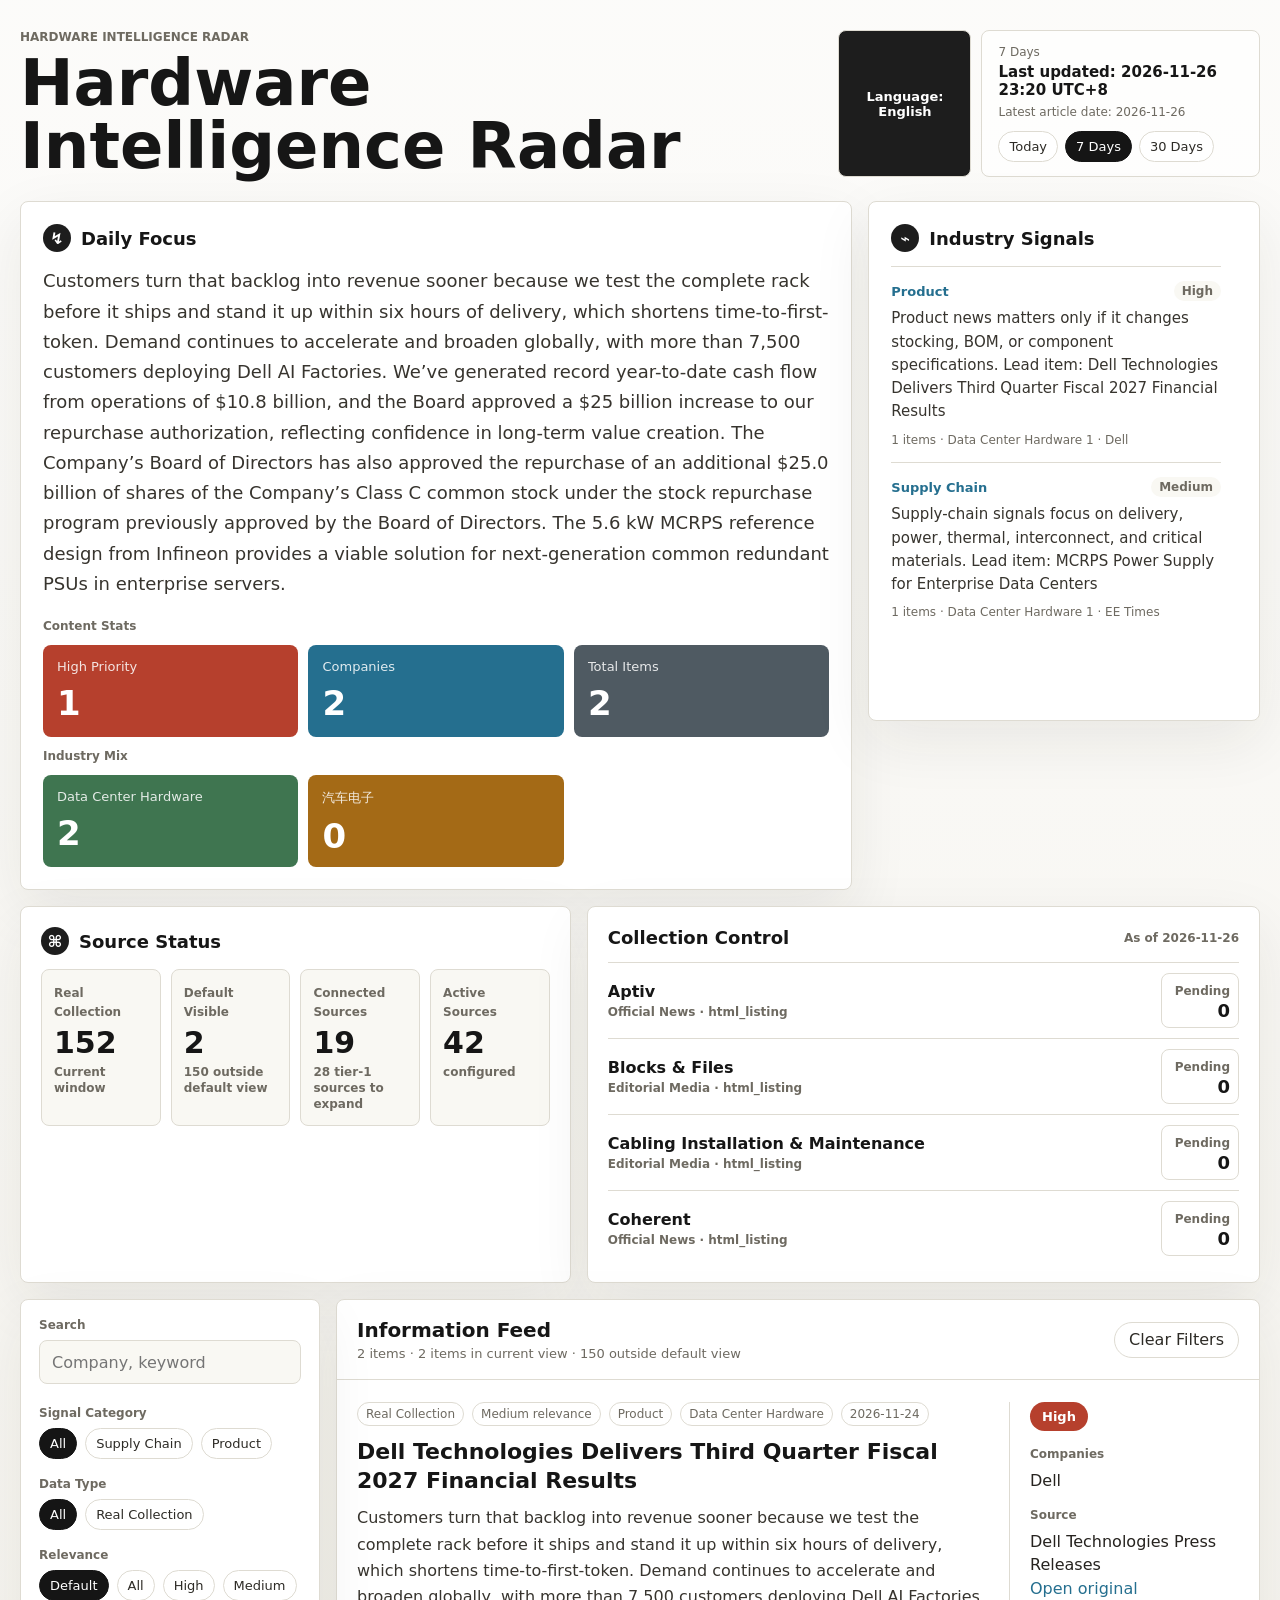
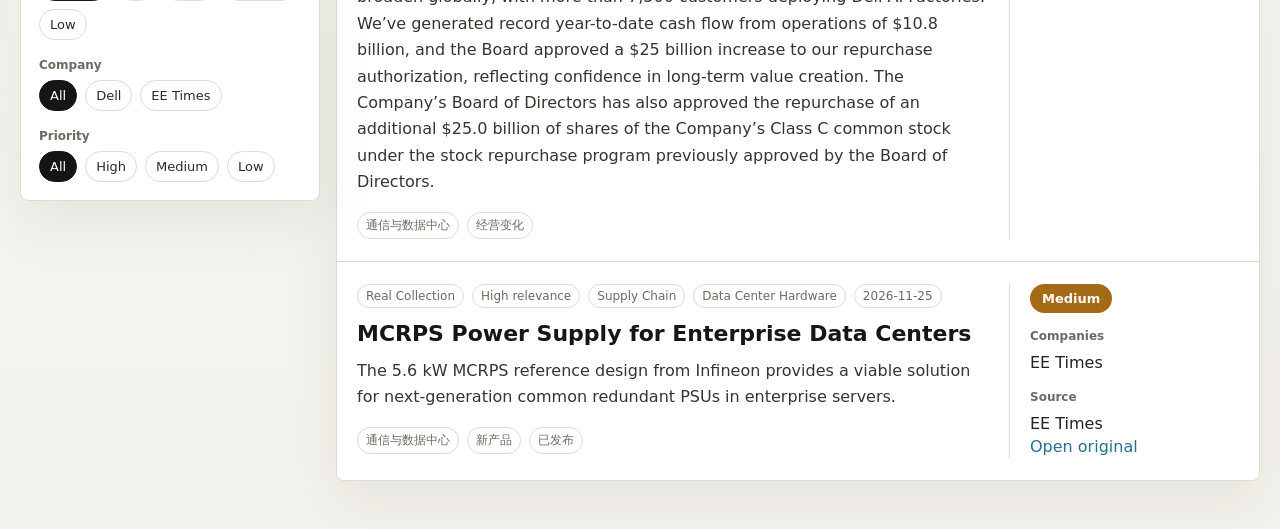
==== site/index.html @ f457de23 "Update reviewed news data" ====
<!doctype html>
<html lang="en">
  <head>
    <meta charset="UTF-8" />
    <meta name="viewport" content="width=device-width, initial-scale=1.0" />
    <title>Hardware Intelligence Radar</title>
    <link rel="stylesheet" href="./styles.css?v=20261126-1042" />
  </head>
  <body>
    <main class="shell">
      <header class="topbar">
        <div>
          <p class="eyebrow" data-i18n="eyebrow">Hardware Intelligence Radar</p>
          <h1 data-i18n="title">Hardware Intelligence Radar</h1>
        </div>
        <div class="topbar-actions">
          <button id="language-toggle" class="language-toggle" type="button" aria-label="Switch language">
            <span data-i18n="languageButton">中文</span>
          </button>
          <div class="date-card">
            <span id="date-label">Today</span>
            <strong id="date-value">2026.06.15</strong>
            <div id="range-filters" class="range-list"></div>
          </div>
        </div>
      </header>

      <section class="overview" aria-label="Daily summary">
        <div class="summary-panel">
          <div class="section-heading">
            <span class="icon">↯</span>
            <h2 data-i18n="dailyFocus">Daily Focus</h2>
          </div>
          <p id="daily-summary"></p>
          <div class="summary-grid" id="summary-grid"></div>
        </div>
        <aside class="signal-panel">
          <div class="section-heading">
            <span class="icon">⌁</span>
            <h2 data-i18n="industrySignals">Industry Signals</h2>
          </div>
          <div id="signals"></div>
        </aside>
      </section>

      <section class="source-status" aria-label="Source status">
        <div class="status-panel">
          <div class="section-heading">
            <span class="icon">⌘</span>
            <h2 data-i18n="sourceStatus">Source Status</h2>
          </div>
          <div id="source-metrics" class="status-metrics"></div>
        </div>
        <div class="status-panel">
          <div class="status-head">
            <h2 data-i18n="collectionControl">Collection Control</h2>
            <span id="last-generated"></span>
          </div>
          <div id="source-list" class="source-list"></div>
        </div>
      </section>

      <section class="workspace" aria-label="Information feed">
        <aside class="filters">
          <label class="search">
            <span data-i18n="search">Search</span>
            <input id="search-input" type="search" placeholder="Company, keyword" />
          </label>

          <div class="filter-group">
            <p data-i18n="signalCategory">Signal Category</p>
            <div id="signal-category-filters" class="chip-list"></div>
          </div>

          <div class="filter-group">
            <p data-i18n="dataType">Data Type</p>
            <div id="data-type-filters" class="chip-list"></div>
          </div>

          <div class="filter-group">
            <p data-i18n="relevance">Relevance</p>
            <div id="relevance-filters" class="chip-list"></div>
          </div>

          <div class="filter-group">
            <p data-i18n="company">Company</p>
            <div id="company-filters" class="chip-list"></div>
          </div>

          <div class="filter-group">
            <p data-i18n="importance">Priority</p>
            <div id="importance-filters" class="chip-list"></div>
          </div>
        </aside>

        <section class="feed">
          <div class="feed-toolbar">
            <div>
              <h2 data-i18n="feed">Information Feed</h2>
              <p id="result-count"></p>
            </div>
            <button id="reset-button" type="button" data-i18n="reset">Clear Filters</button>
          </div>
          <div id="article-list" class="article-list"></div>
        </section>
      </section>
    </main>

    <script src="./taxonomy.js?v=20261126-1042"></script>
    <script src="./sources.js?v=20261126-1042"></script>
    <script src="./articles.js?v=20261126-1042"></script>
    <script src="./real-data.js?v=20261126-1042"></script>
    <script src="./data.js?v=20261126-1042"></script>
    <script src="./app.js?v=20261126-1042"></script>
  </body>
</html>
---- site/styles.css ----
:root {
  --bg: #f4f2ec;
  --panel: #ffffff;
  --panel-soft: #f9f8f3;
  --ink: #161616;
  --muted: #6e6a61;
  --line: #dedbd2;
  --red: #b6402d;
  --blue: #256f8f;
  --green: #3f7550;
  --yellow: #a46a16;
  --shadow: 0 20px 60px rgba(37, 34, 25, 0.08);
}

* {
  box-sizing: border-box;
}

body {
  margin: 0;
  color: var(--ink);
  background:
    linear-gradient(180deg, rgba(255, 255, 255, 0.72), rgba(244, 242, 236, 0.92)),
    var(--bg);
  font-family: Inter, ui-sans-serif, system-ui, -apple-system, BlinkMacSystemFont, "Segoe UI", sans-serif;
}

button,
input {
  font: inherit;
}

.shell {
  width: min(1440px, calc(100% - 40px));
  margin: 0 auto;
  padding: 30px 0 48px;
}

.topbar {
  display: flex;
  align-items: center;
  justify-content: space-between;
  gap: 20px;
  margin-bottom: 24px;
}

.topbar-actions {
  display: flex;
  align-items: stretch;
  gap: 10px;
}

.language-toggle {
  min-width: 86px;
  border: 1px solid var(--line);
  border-radius: 8px;
  padding: 0 16px;
  background: #1d1d1d;
  color: #fff;
  cursor: pointer;
  font-size: 13px;
  font-weight: 800;
}

.language-toggle:hover {
  background: #33312d;
}

.eyebrow {
  margin: 0 0 8px;
  color: var(--muted);
  font-size: 12px;
  font-weight: 750;
  letter-spacing: 0;
  text-transform: uppercase;
}

h1,
h2,
h3,
p {
  margin-top: 0;
}

h1 {
  margin-bottom: 0;
  font-size: clamp(34px, 5vw, 64px);
  line-height: 0.98;
  letter-spacing: 0;
}

.date-card {
  min-width: 260px;
  border: 1px solid var(--line);
  border-radius: 8px;
  padding: 14px 16px;
  background: rgba(255, 255, 255, 0.7);
}

.date-card > span {
  display: block;
  color: var(--muted);
  font-size: 12px;
  margin-bottom: 4px;
}

.date-card strong {
  display: block;
  margin-bottom: 6px;
  font-size: 15px;
}

.date-card .date-subvalue {
  margin-bottom: 12px;
}

.range-list {
  display: flex;
  flex-wrap: wrap;
  gap: 7px;
}

.overview {
  display: grid;
  grid-template-columns: minmax(0, 1.7fr) minmax(320px, 0.8fr);
  gap: 16px;
  align-items: stretch;
  margin-bottom: 16px;
}

.summary-panel,
.signal-panel,
.filters,
.feed {
  border: 1px solid var(--line);
  border-radius: 8px;
  background: var(--panel);
  box-shadow: var(--shadow);
}

.summary-panel,
.signal-panel {
  padding: 22px;
}

.signal-panel {
  display: flex;
  height: 520px;
  min-height: 0;
  flex-direction: column;
  overflow: hidden;
}

#signals {
  flex: 1;
  min-height: 0;
  overflow-y: auto;
  padding-right: 8px;
  scrollbar-gutter: stable;
}

#signals::-webkit-scrollbar {
  width: 8px;
}

#signals::-webkit-scrollbar-track {
  background: transparent;
}

#signals::-webkit-scrollbar-thumb {
  border-radius: 999px;
  background: #d0cbc0;
}

.section-heading {
  display: flex;
  align-items: center;
  gap: 10px;
  margin-bottom: 14px;
}

.section-heading h2 {
  margin: 0;
  font-size: 18px;
}

.icon {
  display: inline-grid;
  width: 28px;
  height: 28px;
  place-items: center;
  border-radius: 50%;
  background: #1d1d1d;
  color: white;
  font-weight: 800;
}

.summary-panel > p {
  max-width: 920px;
  color: #37342e;
  font-size: 18px;
  line-height: 1.68;
}

.summary-grid {
  display: grid;
  gap: 12px;
  margin-top: 20px;
}

.metric-row-label {
  color: var(--muted);
  font-size: 12px;
  font-weight: 800;
}

.metric-row {
  display: grid;
  grid-template-columns: repeat(3, minmax(0, 1fr));
  gap: 10px;
}

.metric {
  min-height: 92px;
  border-radius: 8px;
  padding: 14px;
  color: white;
}

.metric span {
  display: block;
  font-size: 13px;
  opacity: 0.86;
}

.metric strong {
  display: block;
  margin-top: 12px;
  font-size: 34px;
  line-height: 1;
}

.metric.red {
  background: var(--red);
}

.metric.blue {
  background: var(--blue);
}

.metric.green {
  background: var(--green);
}

.metric.yellow {
  background: var(--yellow);
}

.metric.slate {
  background: #4f5a62;
}

.metric.purple {
  background: #6c5a7c;
}

.source-status {
  display: grid;
  grid-template-columns: minmax(0, 0.9fr) minmax(420px, 1.1fr);
  gap: 16px;
  margin-bottom: 16px;
}

.status-panel {
  border: 1px solid var(--line);
  border-radius: 8px;
  background: var(--panel);
  box-shadow: var(--shadow);
  padding: 20px;
}

.status-metrics {
  display: grid;
  grid-template-columns: repeat(4, minmax(0, 1fr));
  gap: 10px;
}

.status-metric {
  min-height: 96px;
  border: 1px solid var(--line);
  border-radius: 8px;
  background: var(--panel-soft);
  padding: 12px;
}

.status-metric span,
.status-metric small,
.source-row span,
.command-box span,
.status-head span {
  color: var(--muted);
  font-size: 12px;
  font-weight: 750;
}

.status-metric strong {
  display: block;
  margin: 8px 0 6px;
  font-size: 30px;
  line-height: 1;
}

.status-metric small {
  display: block;
  line-height: 1.35;
}

.status-head {
  display: flex;
  align-items: center;
  justify-content: space-between;
  gap: 16px;
  margin-bottom: 14px;
}

.status-head h2 {
  margin: 0;
  font-size: 18px;
}

.source-list {
  display: grid;
  max-height: 300px;
  overflow-y: auto;
  border-top: 1px solid var(--line);
}

.source-row {
  display: grid;
  grid-template-columns: minmax(0, 1fr) 78px;
  gap: 12px;
  align-items: center;
  border-bottom: 1px solid var(--line);
  padding: 10px 0;
}

.source-row strong {
  display: block;
  overflow: hidden;
  text-overflow: ellipsis;
  white-space: nowrap;
}

.source-row span {
  display: block;
  margin-top: 4px;
}

.source-count {
  border: 1px solid var(--line);
  border-radius: 8px;
  padding: 6px 8px;
  text-align: right;
}

.source-count.connected {
  border-color: rgba(63, 117, 80, 0.28);
  background: rgba(63, 117, 80, 0.08);
}

.source-count strong {
  margin-top: 2px;
  color: var(--ink);
  font-size: 18px;
}

.command-box {
  display: grid;
  gap: 8px;
  margin-top: 14px;
  border: 1px solid var(--line);
  border-radius: 8px;
  background: #151515;
  padding: 12px;
}

.command-box span {
  color: #cfcac0;
}

.command-box code {
  display: block;
  overflow-x: auto;
  color: #fff;
  font-size: 12px;
  line-height: 1.45;
  white-space: nowrap;
}

.signal {
  border-top: 1px solid var(--line);
  padding: 14px 0;
}

.signal:last-child {
  padding-bottom: 0;
}

.signal-head {
  display: flex;
  align-items: center;
  justify-content: space-between;
  gap: 12px;
}

.signal strong {
  font-size: 13px;
  color: var(--blue);
}

.signal-head span {
  border-radius: 999px;
  background: var(--panel-soft);
  color: var(--muted);
  padding: 3px 8px;
  font-size: 12px;
  font-weight: 800;
}

.signal p {
  margin: 6px 0 0;
  color: #37342e;
  font-size: 15px;
  line-height: 1.55;
}

.signal small {
  display: block;
  margin-top: 8px;
  color: var(--muted);
  font-size: 12px;
  line-height: 1.4;
}

.workspace {
  display: grid;
  grid-template-columns: 300px minmax(0, 1fr);
  gap: 16px;
  align-items: start;
}

.filters {
  position: sticky;
  top: 16px;
  padding: 18px;
}

.search {
  display: block;
  margin-bottom: 22px;
}

.search span,
.filter-group p,
.article-side small {
  display: block;
  margin-bottom: 8px;
  color: var(--muted);
  font-size: 12px;
  font-weight: 750;
}

.search input {
  width: 100%;
  height: 44px;
  border: 1px solid var(--line);
  border-radius: 8px;
  padding: 0 12px;
  outline: none;
  background: var(--panel-soft);
}

.search input:focus {
  border-color: var(--blue);
}

.filter-group {
  margin-top: 18px;
}

.chip-list {
  display: flex;
  flex-wrap: wrap;
  gap: 8px;
}

.chip,
#reset-button {
  border: 1px solid var(--line);
  border-radius: 999px;
  background: #fff;
  color: #2d2b26;
  cursor: pointer;
}

.chip {
  padding: 7px 10px;
  font-size: 13px;
}

.chip.active {
  border-color: #151515;
  background: #151515;
  color: #fff;
}

.feed {
  min-width: 0;
  overflow: hidden;
}

.feed-toolbar {
  display: flex;
  align-items: center;
  justify-content: space-between;
  gap: 16px;
  border-bottom: 1px solid var(--line);
  padding: 18px 20px;
}

.feed-toolbar h2 {
  margin-bottom: 4px;
  font-size: 20px;
}

.feed-toolbar p {
  margin-bottom: 0;
  color: var(--muted);
  font-size: 13px;
}

#reset-button {
  height: 36px;
  padding: 0 14px;
  white-space: nowrap;
}

.article-list {
  display: grid;
}

.article-card {
  display: grid;
  grid-template-columns: minmax(0, 1fr) 230px;
  gap: 20px;
  border-bottom: 1px solid var(--line);
  padding: 22px 20px;
  background: #fff;
}

.article-card:last-child {
  border-bottom: 0;
}

.article-meta {
  display: flex;
  flex-wrap: wrap;
  gap: 8px;
  margin-bottom: 12px;
}

.article-meta span,
.tag-row span {
  border: 1px solid var(--line);
  border-radius: 999px;
  padding: 4px 8px;
  color: var(--muted);
  font-size: 12px;
}

.article-card h3 {
  margin-bottom: 10px;
  font-size: 22px;
  line-height: 1.3;
  letter-spacing: 0;
}

.article-main > p {
  color: #37342e;
  line-height: 1.65;
}

.why {
  border-left: 3px solid var(--blue);
  margin: 16px 0;
  padding-left: 12px;
}

.why span {
  color: var(--blue);
  font-size: 12px;
  font-weight: 800;
}

.why p {
  margin: 5px 0 0;
  color: #2d2b26;
  line-height: 1.6;
}

.tag-row {
  display: flex;
  flex-wrap: wrap;
  gap: 8px;
}

.article-side {
  display: grid;
  align-content: start;
  gap: 16px;
  border-left: 1px solid var(--line);
  padding-left: 20px;
}

.article-side p {
  margin-bottom: 0;
  color: #26231f;
  line-height: 1.45;
}

.article-side a {
  color: var(--blue);
  text-decoration: none;
}

.article-side a:hover {
  text-decoration: underline;
}

.importance {
  width: fit-content;
  border-radius: 999px;
  padding: 7px 12px;
  color: white;
  font-size: 13px;
  font-weight: 800;
}

.importance-高 {
  background: var(--red);
}

.importance-中 {
  background: var(--yellow);
}

.importance-低 {
  background: var(--green);
}

.empty {
  padding: 40px 20px;
  color: var(--muted);
}

.empty.compact {
  padding: 16px 0 0;
}

@media (max-width: 980px) {
  .overview,
  .source-status,
  .workspace,
  .article-card {
    grid-template-columns: 1fr;
  }

  .status-metrics {
    grid-template-columns: repeat(2, minmax(0, 1fr));
  }

  .signal-panel {
    height: auto;
    max-height: none;
  }

  #signals {
    max-height: none;
    overflow: visible;
    padding-right: 0;
  }

  .filters {
    position: static;
  }

  .metric-row {
    grid-template-columns: repeat(2, minmax(0, 1fr));
  }

  .article-side {
    border-left: 0;
    border-top: 1px solid var(--line);
    padding-left: 0;
    padding-top: 16px;
  }
}

@media (max-width: 640px) {
  .shell {
    width: min(100% - 24px, 1440px);
    padding-top: 20px;
  }

  .topbar,
  .feed-toolbar {
    align-items: stretch;
    flex-direction: column;
  }

  .topbar-actions {
    flex-direction: column;
  }

  .date-card {
    width: 100%;
  }

  .language-toggle {
    min-height: 44px;
  }

  .metric-row {
    grid-template-columns: 1fr;
  }

  .summary-panel,
  .signal-panel,
  .status-panel,
  .filters,
  .feed-toolbar,
  .article-card {
    padding: 16px;
  }

  .status-metrics {
    grid-template-columns: 1fr;
  }

  .article-card h3 {
    font-size: 19px;
  }
}
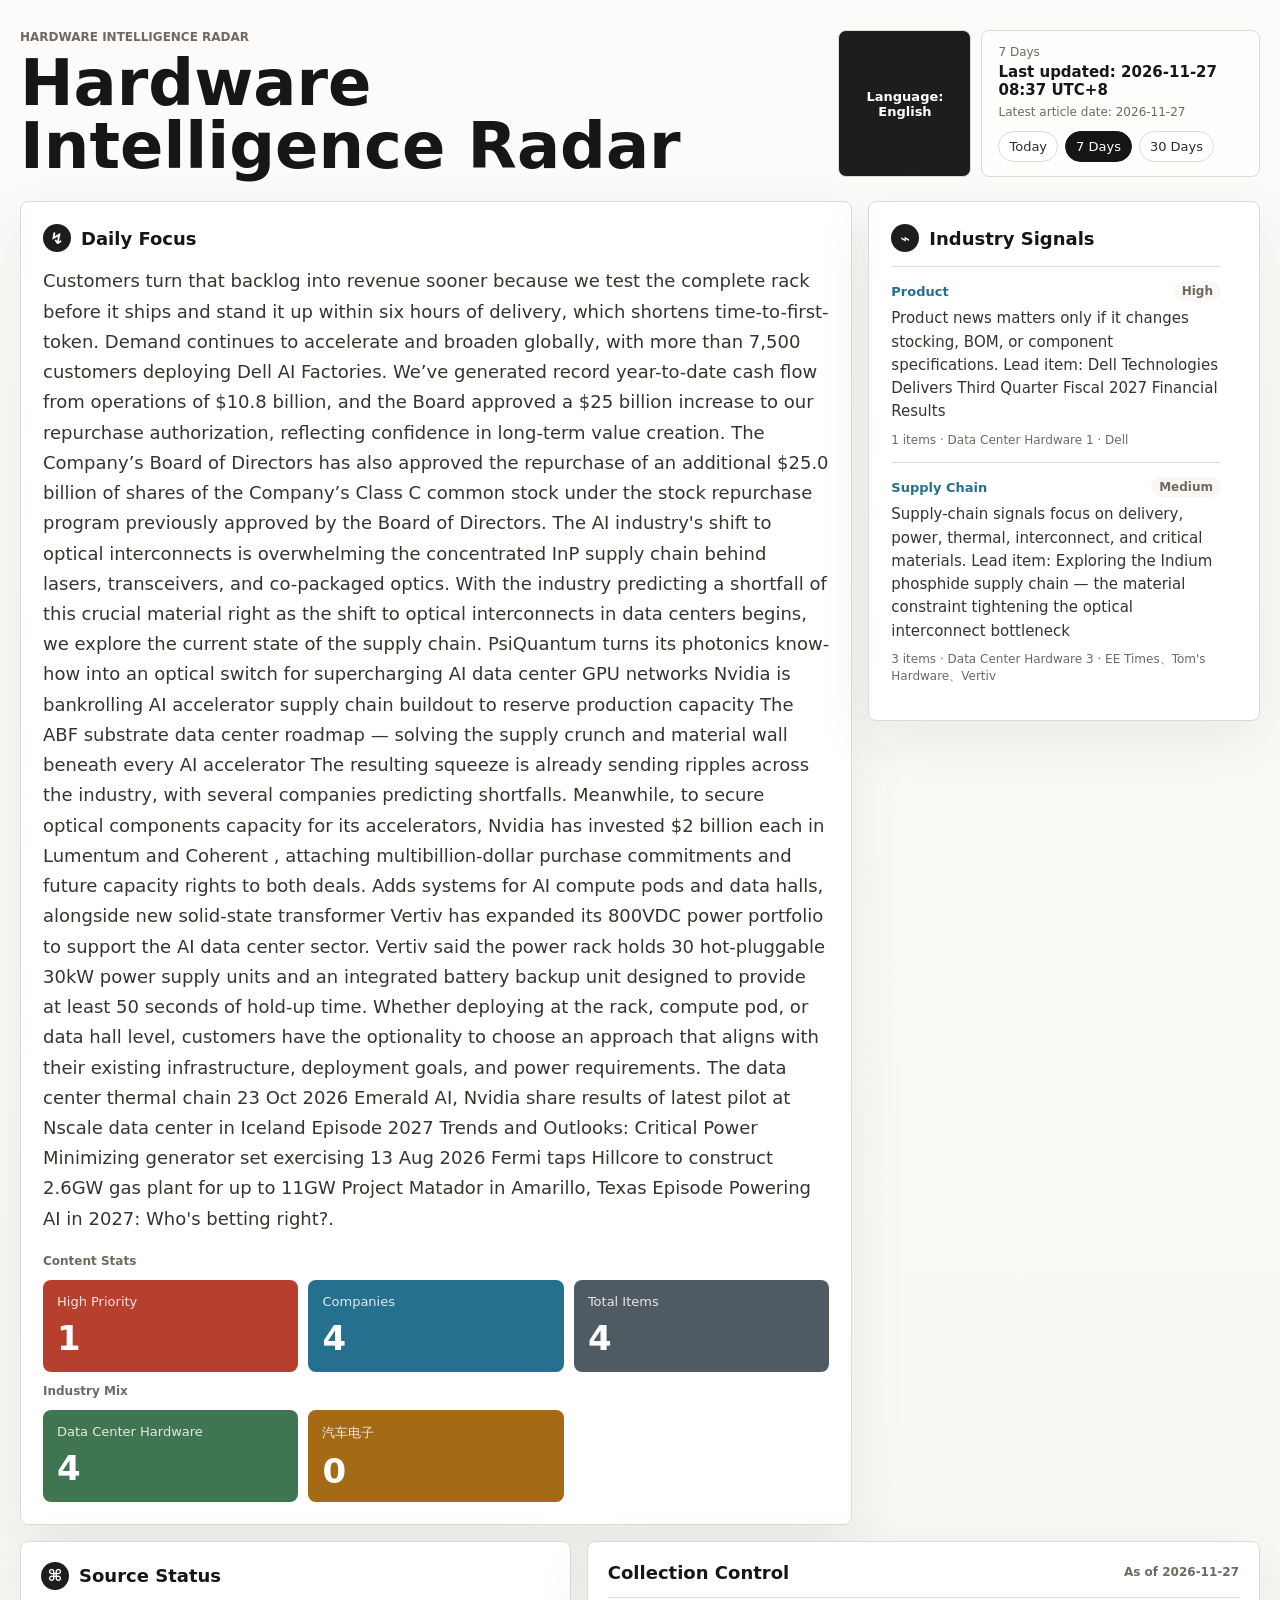
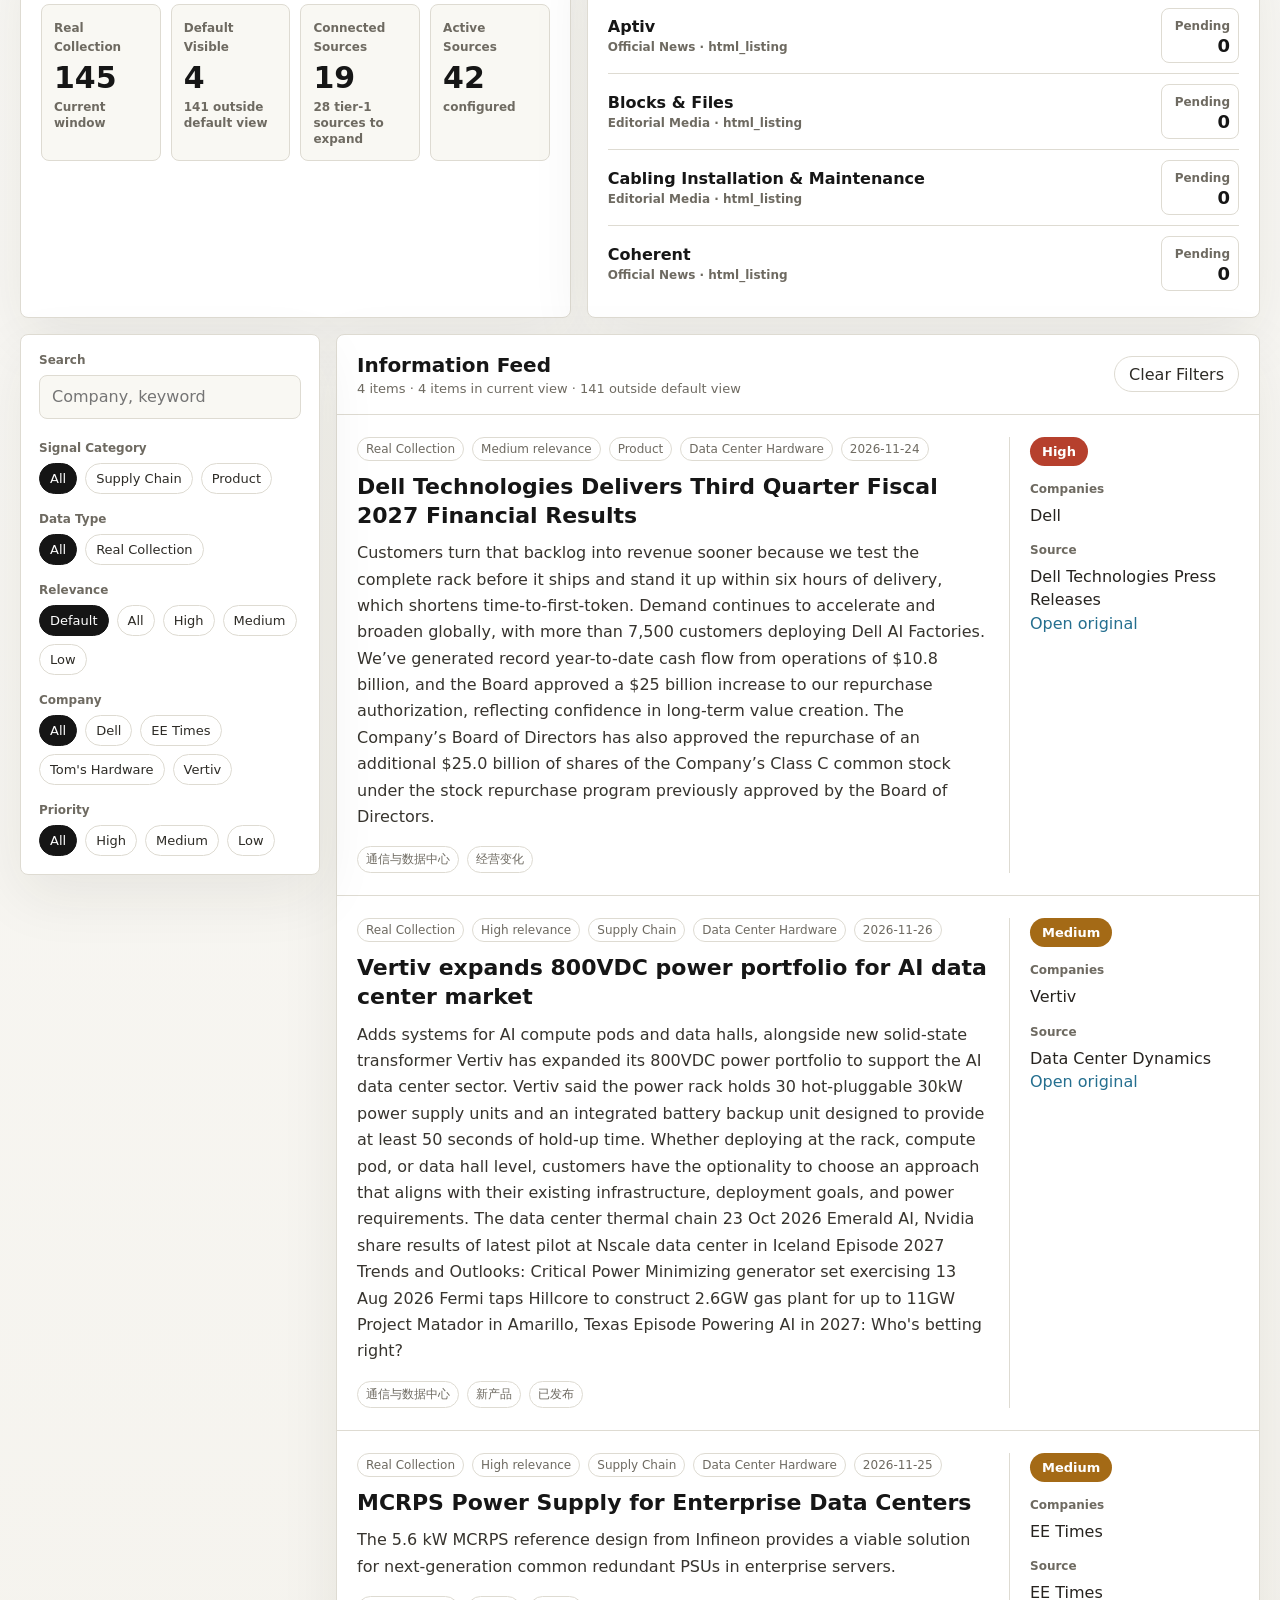
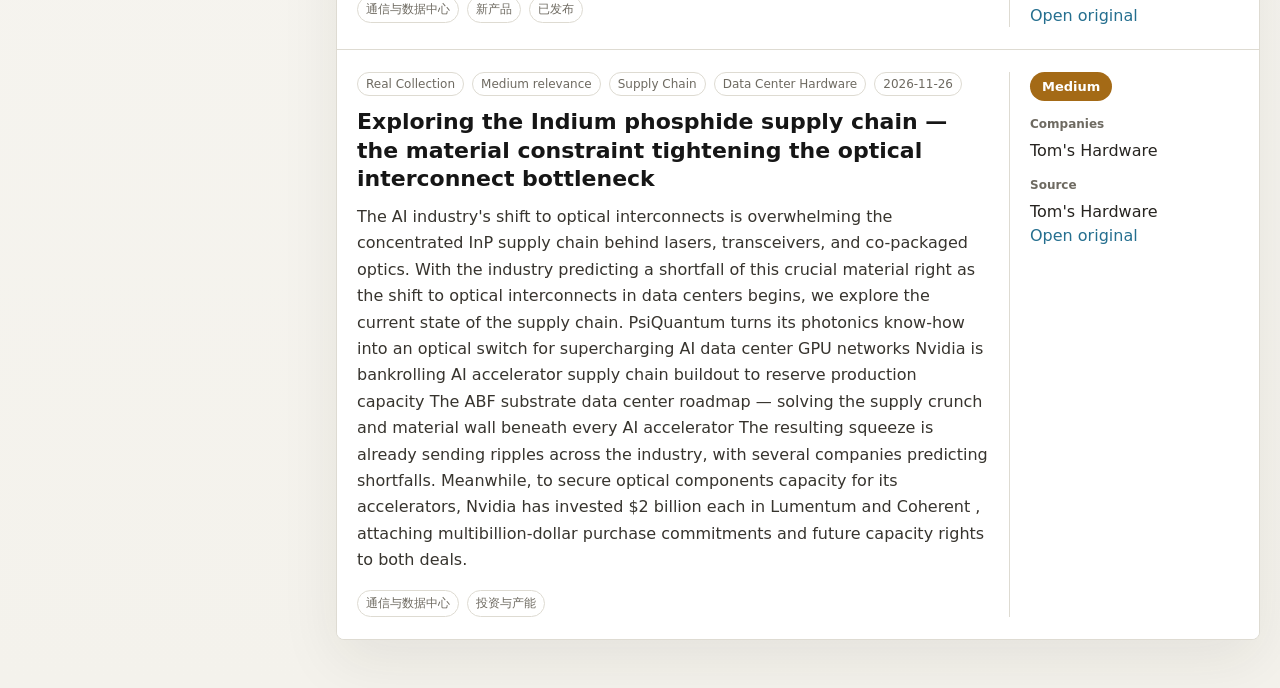
==== commit 04512c42: "Update reviewed news data" ====
--- a/site/index.html
+++ b/site/index.html
@@ -4,7 +4,7 @@
     <meta charset="UTF-8" />
     <meta name="viewport" content="width=device-width, initial-scale=1.0" />
     <title>Hardware Intelligence Radar</title>
-    <link rel="stylesheet" href="./styles.css?v=20261126-1042" />
+    <link rel="stylesheet" href="./styles.css?v=20261127-1043" />
   </head>
   <body>
     <main class="shell">
@@ -106,11 +106,11 @@
       </section>
     </main>
 
-    <script src="./taxonomy.js?v=20261126-1042"></script>
-    <script src="./sources.js?v=20261126-1042"></script>
-    <script src="./articles.js?v=20261126-1042"></script>
-    <script src="./real-data.js?v=20261126-1042"></script>
-    <script src="./data.js?v=20261126-1042"></script>
-    <script src="./app.js?v=20261126-1042"></script>
+    <script src="./taxonomy.js?v=20261127-1043"></script>
+    <script src="./sources.js?v=20261127-1043"></script>
+    <script src="./articles.js?v=20261127-1043"></script>
+    <script src="./real-data.js?v=20261127-1043"></script>
+    <script src="./data.js?v=20261127-1043"></script>
+    <script src="./app.js?v=20261127-1043"></script>
   </body>
 </html>
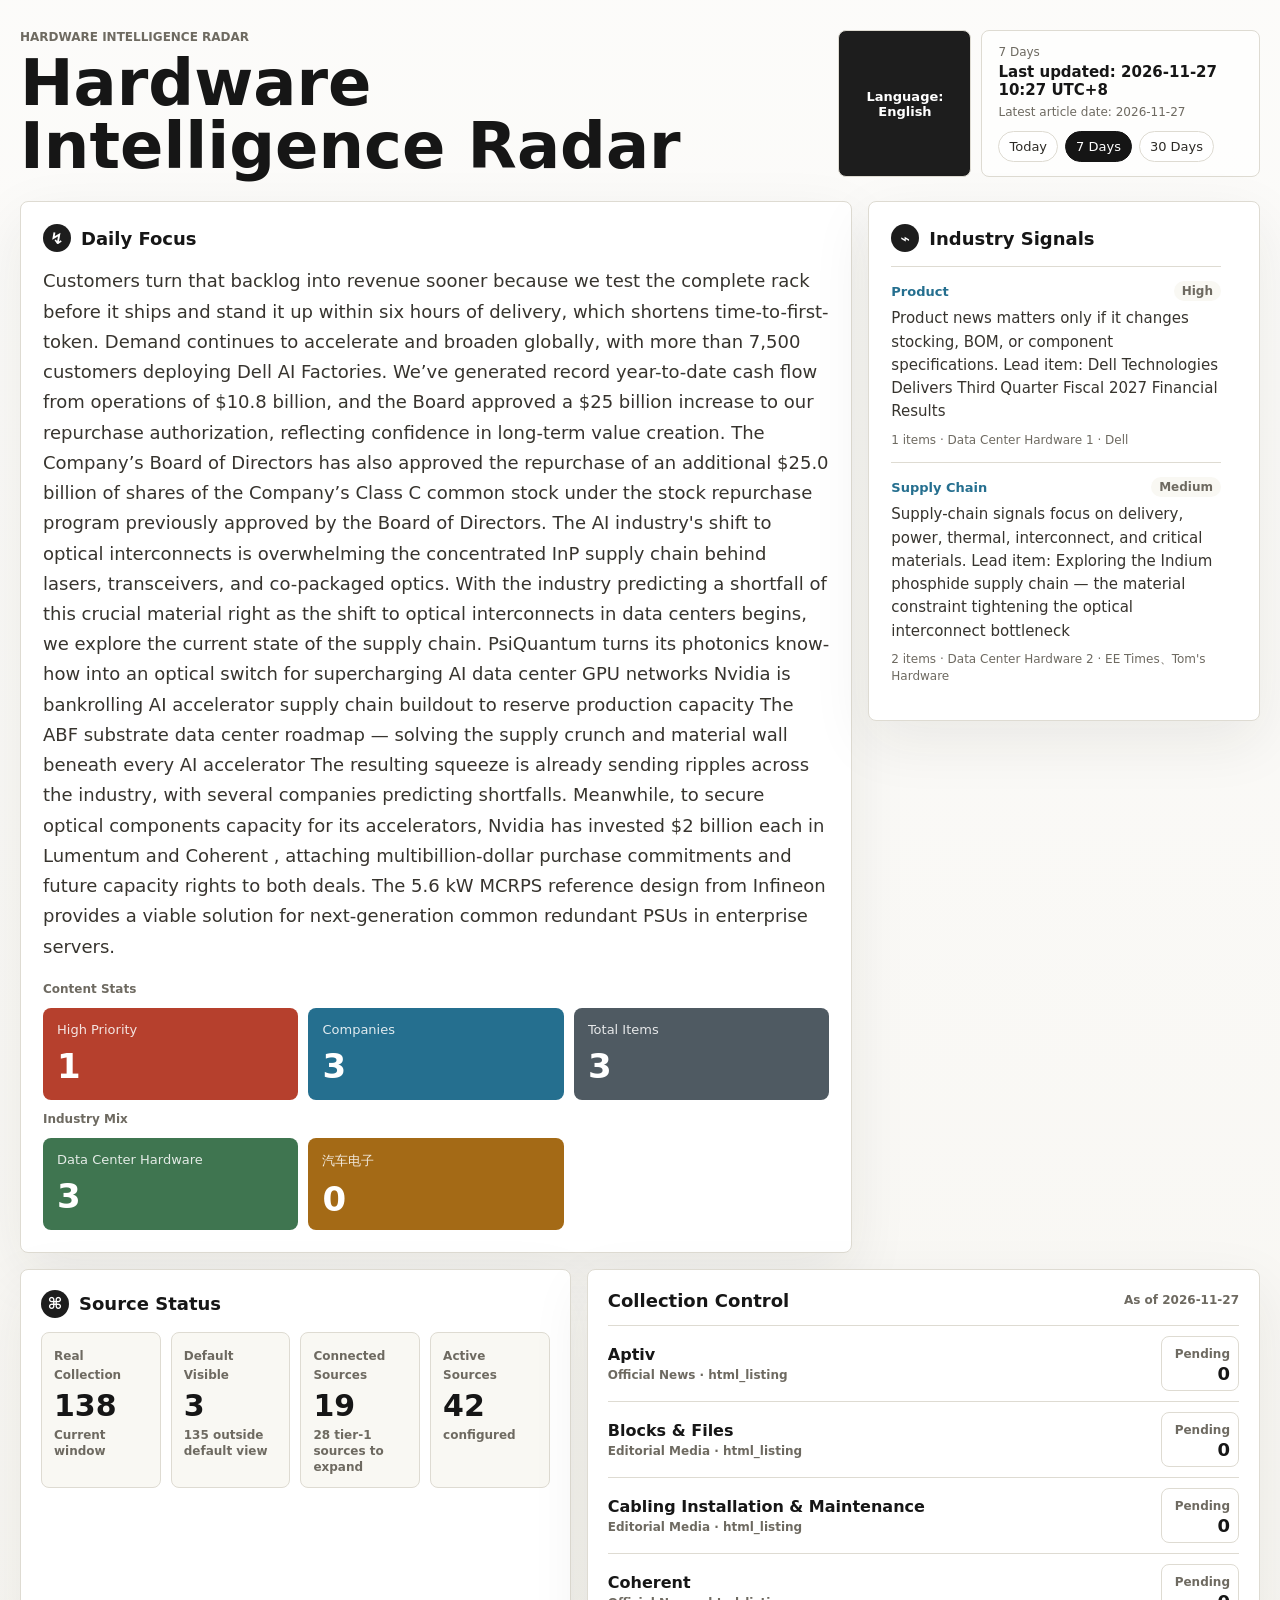
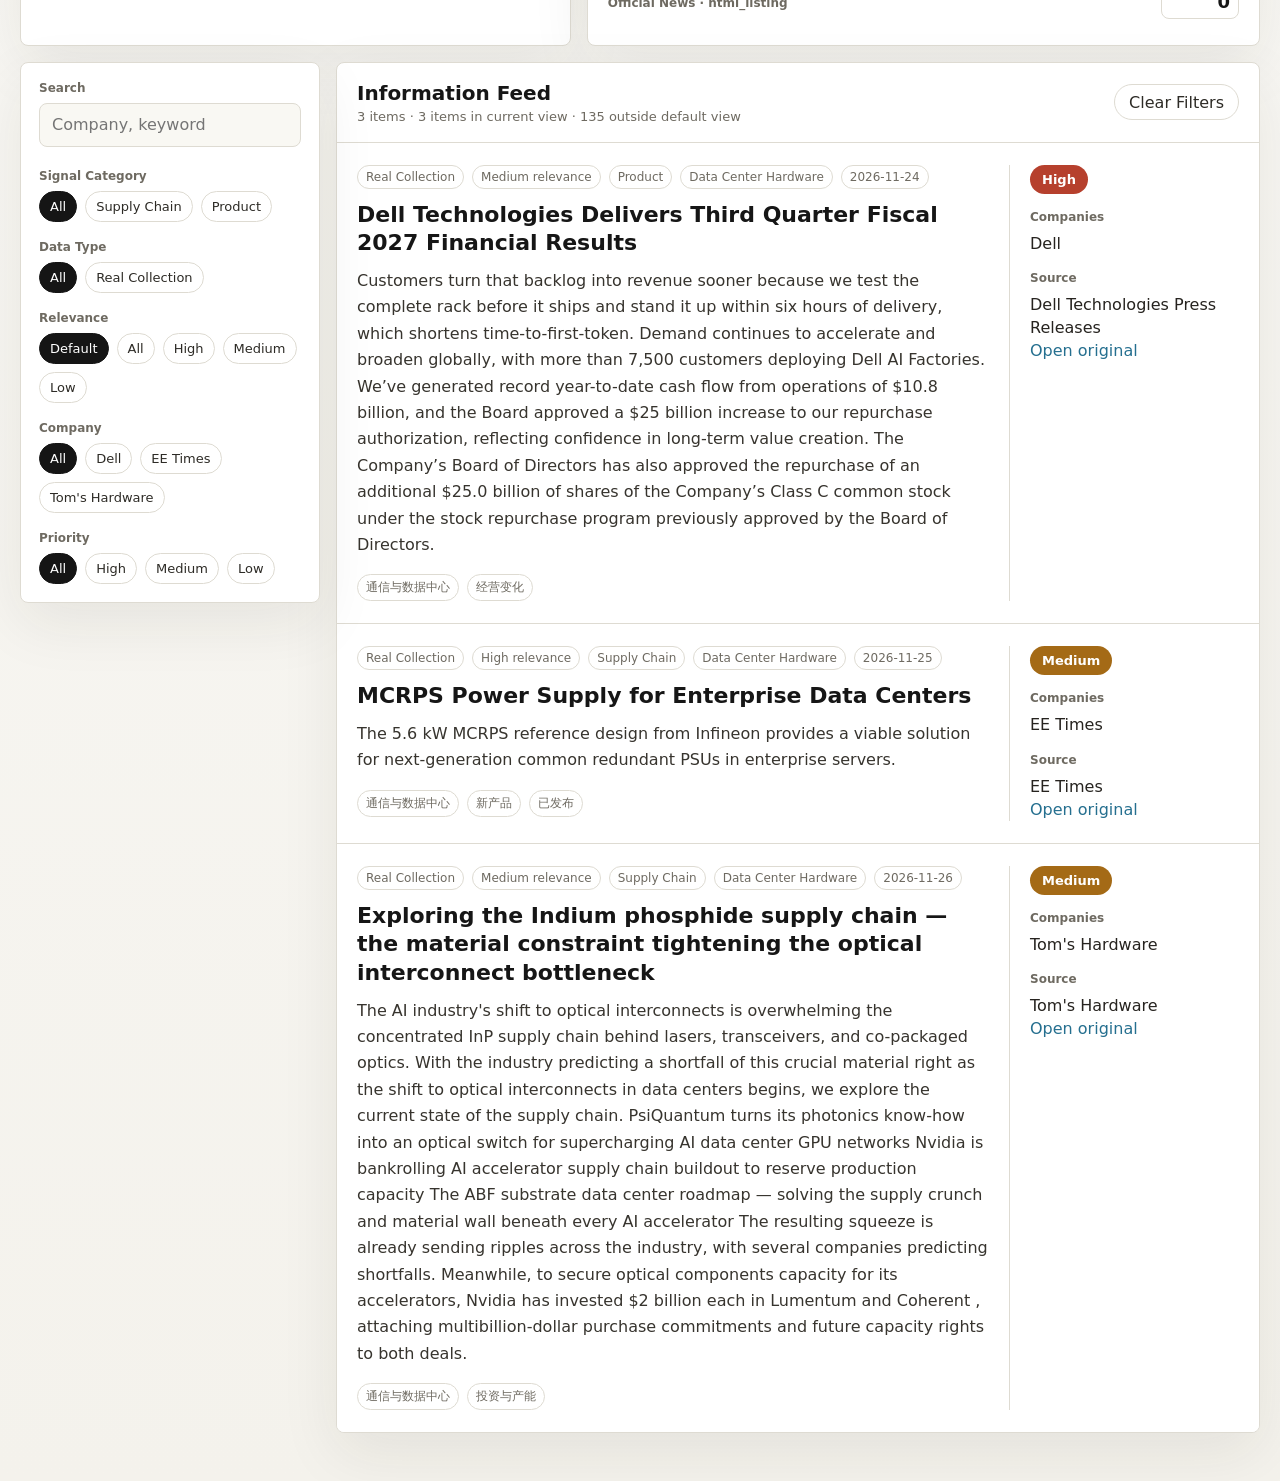
==== commit b5ea0f79: "Update reviewed news data" ====
--- a/site/index.html
+++ b/site/index.html
@@ -4,7 +4,7 @@
     <meta charset="UTF-8" />
     <meta name="viewport" content="width=device-width, initial-scale=1.0" />
     <title>Hardware Intelligence Radar</title>
-    <link rel="stylesheet" href="./styles.css?v=20261127-1043" />
+    <link rel="stylesheet" href="./styles.css?v=20261127-1044" />
   </head>
   <body>
     <main class="shell">
@@ -106,11 +106,11 @@
       </section>
     </main>
 
-    <script src="./taxonomy.js?v=20261127-1043"></script>
-    <script src="./sources.js?v=20261127-1043"></script>
-    <script src="./articles.js?v=20261127-1043"></script>
-    <script src="./real-data.js?v=20261127-1043"></script>
-    <script src="./data.js?v=20261127-1043"></script>
-    <script src="./app.js?v=20261127-1043"></script>
+    <script src="./taxonomy.js?v=20261127-1044"></script>
+    <script src="./sources.js?v=20261127-1044"></script>
+    <script src="./articles.js?v=20261127-1044"></script>
+    <script src="./real-data.js?v=20261127-1044"></script>
+    <script src="./data.js?v=20261127-1044"></script>
+    <script src="./app.js?v=20261127-1044"></script>
   </body>
 </html>
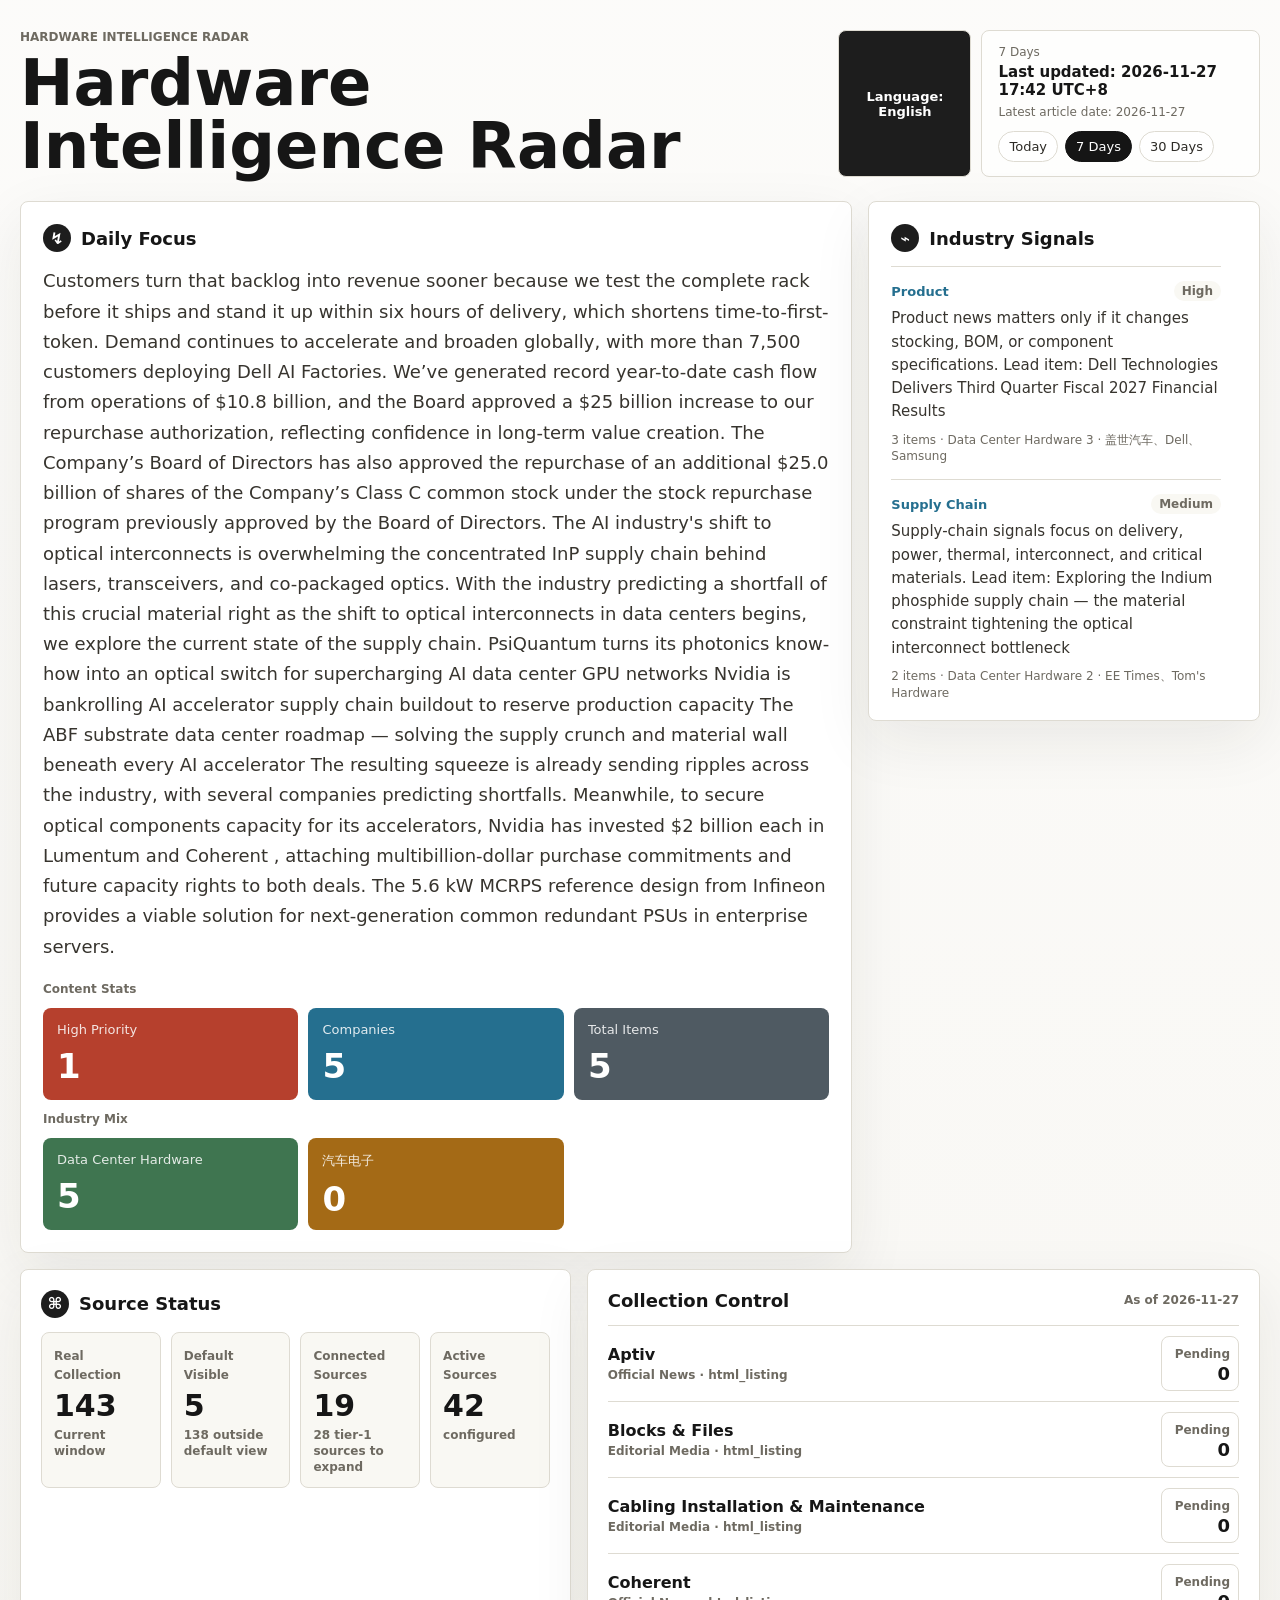
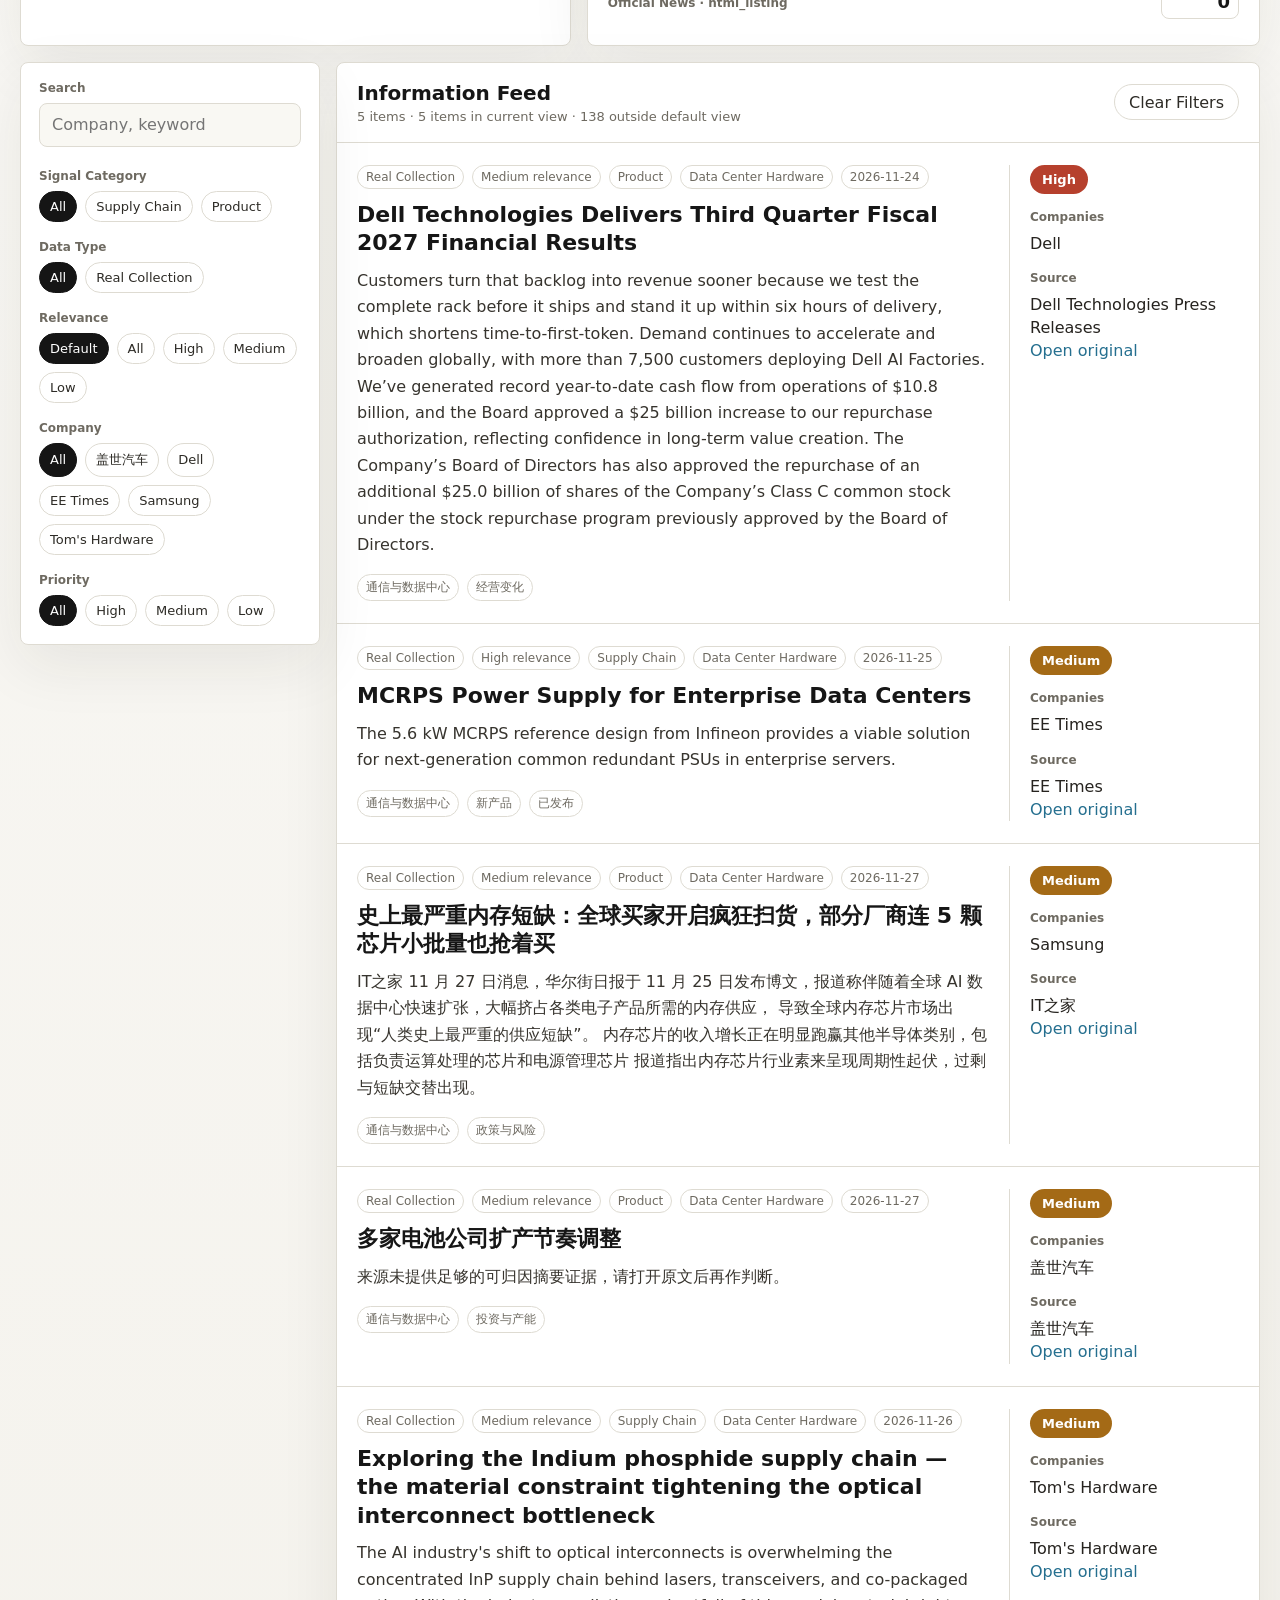
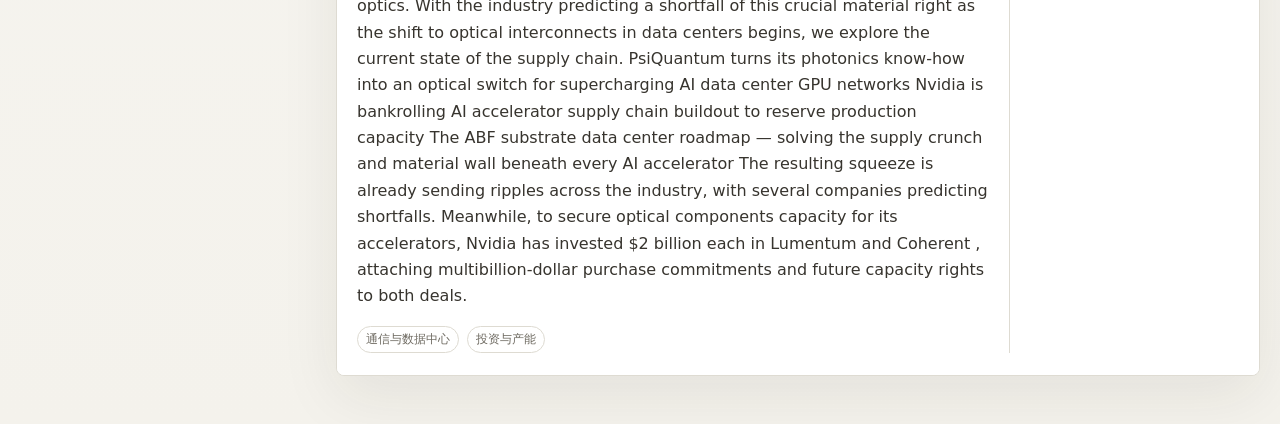
==== commit 4b6bb898: "Update reviewed news data" ====
--- a/site/index.html
+++ b/site/index.html
@@ -4,7 +4,7 @@
     <meta charset="UTF-8" />
     <meta name="viewport" content="width=device-width, initial-scale=1.0" />
     <title>Hardware Intelligence Radar</title>
-    <link rel="stylesheet" href="./styles.css?v=20261127-1044" />
+    <link rel="stylesheet" href="./styles.css?v=20261127-1045" />
   </head>
   <body>
     <main class="shell">
@@ -106,11 +106,11 @@
       </section>
     </main>
 
-    <script src="./taxonomy.js?v=20261127-1044"></script>
-    <script src="./sources.js?v=20261127-1044"></script>
-    <script src="./articles.js?v=20261127-1044"></script>
-    <script src="./real-data.js?v=20261127-1044"></script>
-    <script src="./data.js?v=20261127-1044"></script>
-    <script src="./app.js?v=20261127-1044"></script>
+    <script src="./taxonomy.js?v=20261127-1045"></script>
+    <script src="./sources.js?v=20261127-1045"></script>
+    <script src="./articles.js?v=20261127-1045"></script>
+    <script src="./real-data.js?v=20261127-1045"></script>
+    <script src="./data.js?v=20261127-1045"></script>
+    <script src="./app.js?v=20261127-1045"></script>
   </body>
 </html>
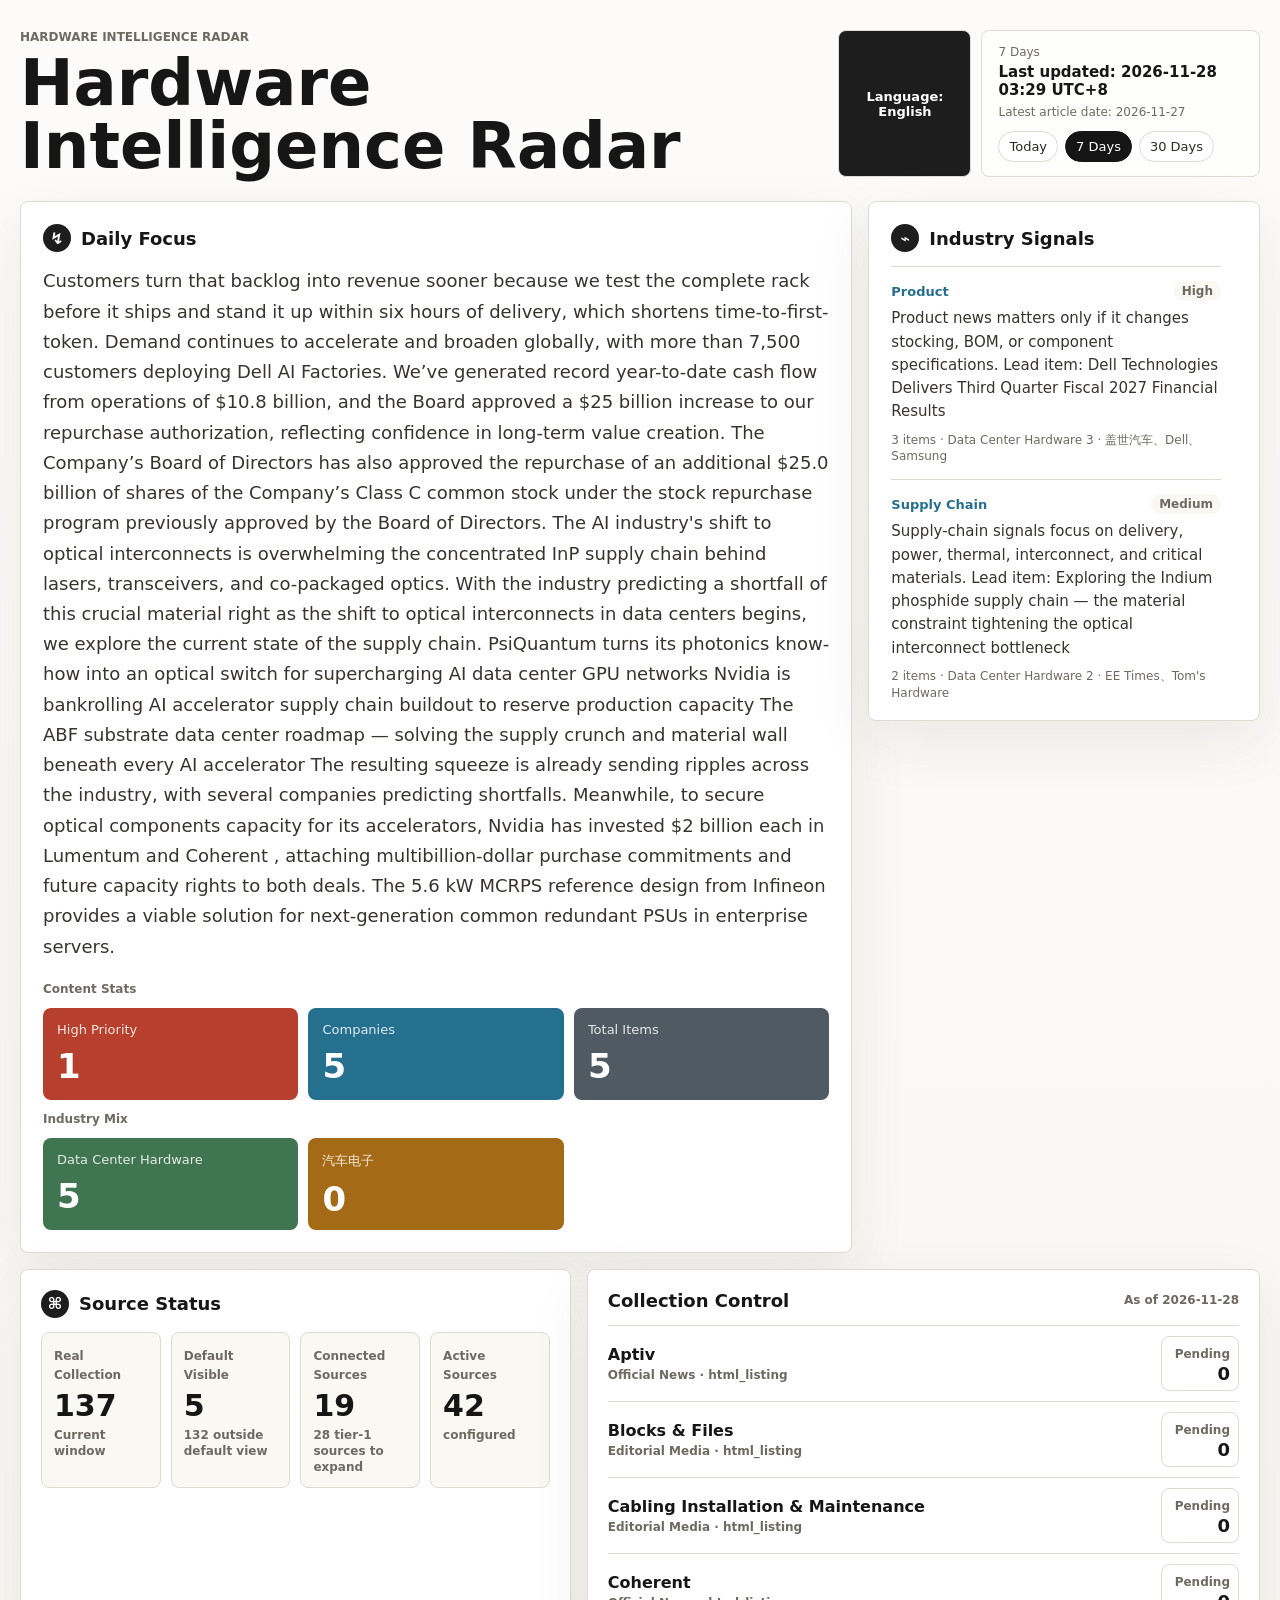
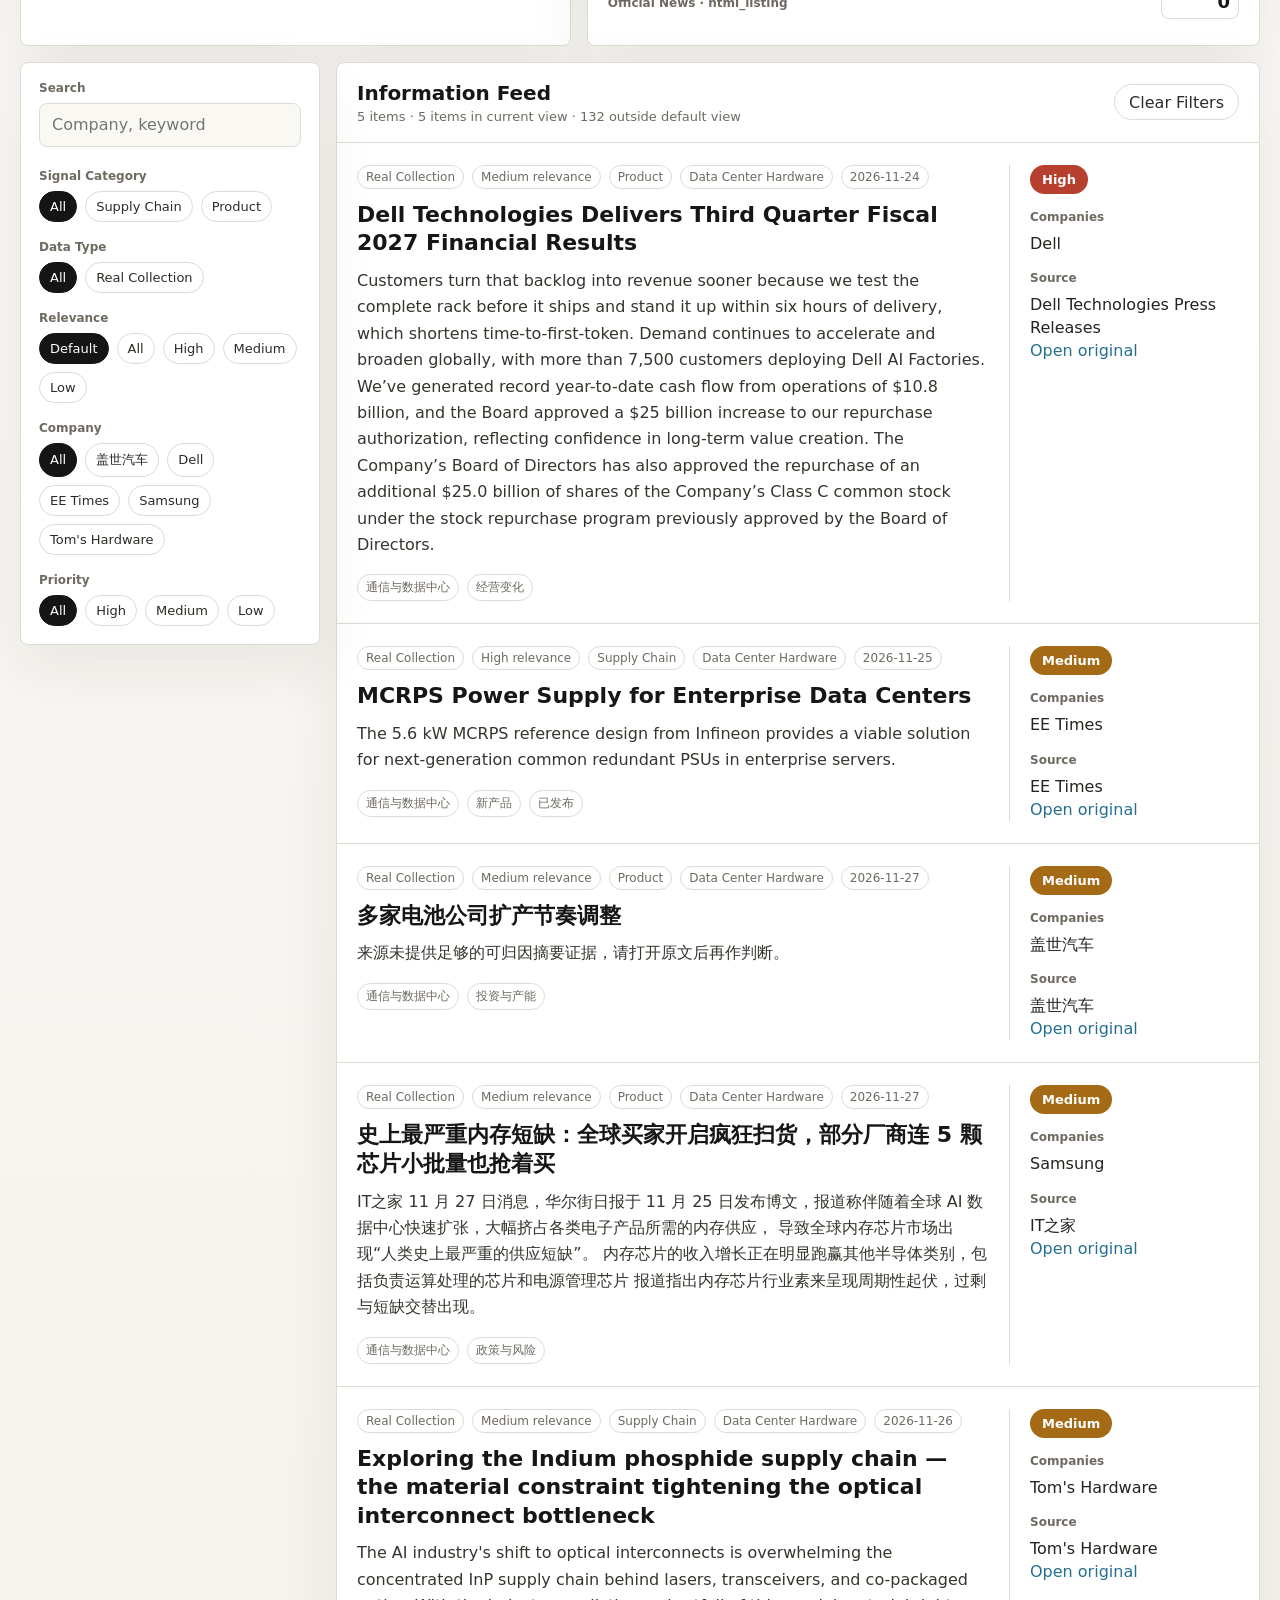
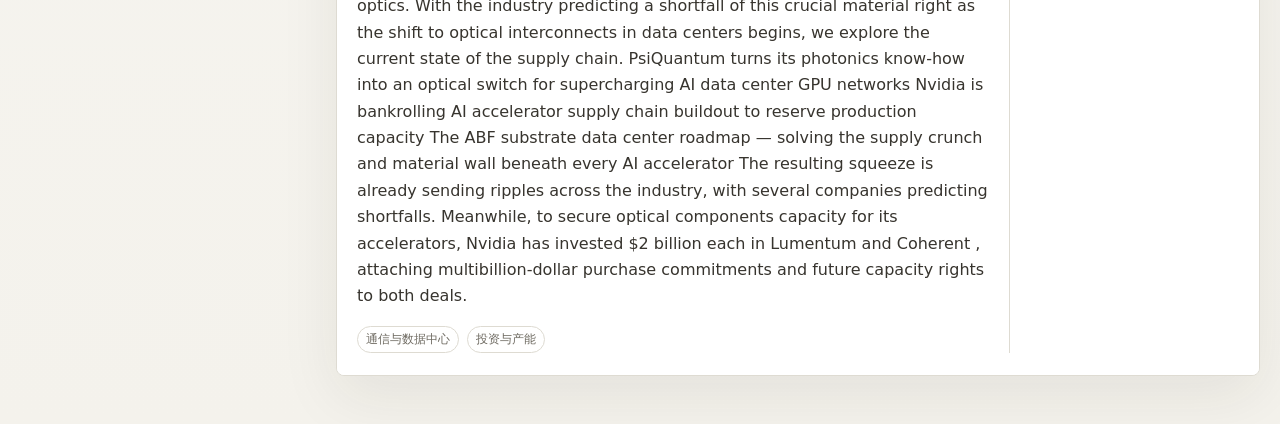
==== commit d883c31e: "Update reviewed news data" ====
--- a/site/index.html
+++ b/site/index.html
@@ -4,7 +4,7 @@
     <meta charset="UTF-8" />
     <meta name="viewport" content="width=device-width, initial-scale=1.0" />
     <title>Hardware Intelligence Radar</title>
-    <link rel="stylesheet" href="./styles.css?v=20261127-1045" />
+    <link rel="stylesheet" href="./styles.css?v=20261128-1046" />
   </head>
   <body>
     <main class="shell">
@@ -106,11 +106,11 @@
       </section>
     </main>
 
-    <script src="./taxonomy.js?v=20261127-1045"></script>
-    <script src="./sources.js?v=20261127-1045"></script>
-    <script src="./articles.js?v=20261127-1045"></script>
-    <script src="./real-data.js?v=20261127-1045"></script>
-    <script src="./data.js?v=20261127-1045"></script>
-    <script src="./app.js?v=20261127-1045"></script>
+    <script src="./taxonomy.js?v=20261128-1046"></script>
+    <script src="./sources.js?v=20261128-1046"></script>
+    <script src="./articles.js?v=20261128-1046"></script>
+    <script src="./real-data.js?v=20261128-1046"></script>
+    <script src="./data.js?v=20261128-1046"></script>
+    <script src="./app.js?v=20261128-1046"></script>
   </body>
 </html>
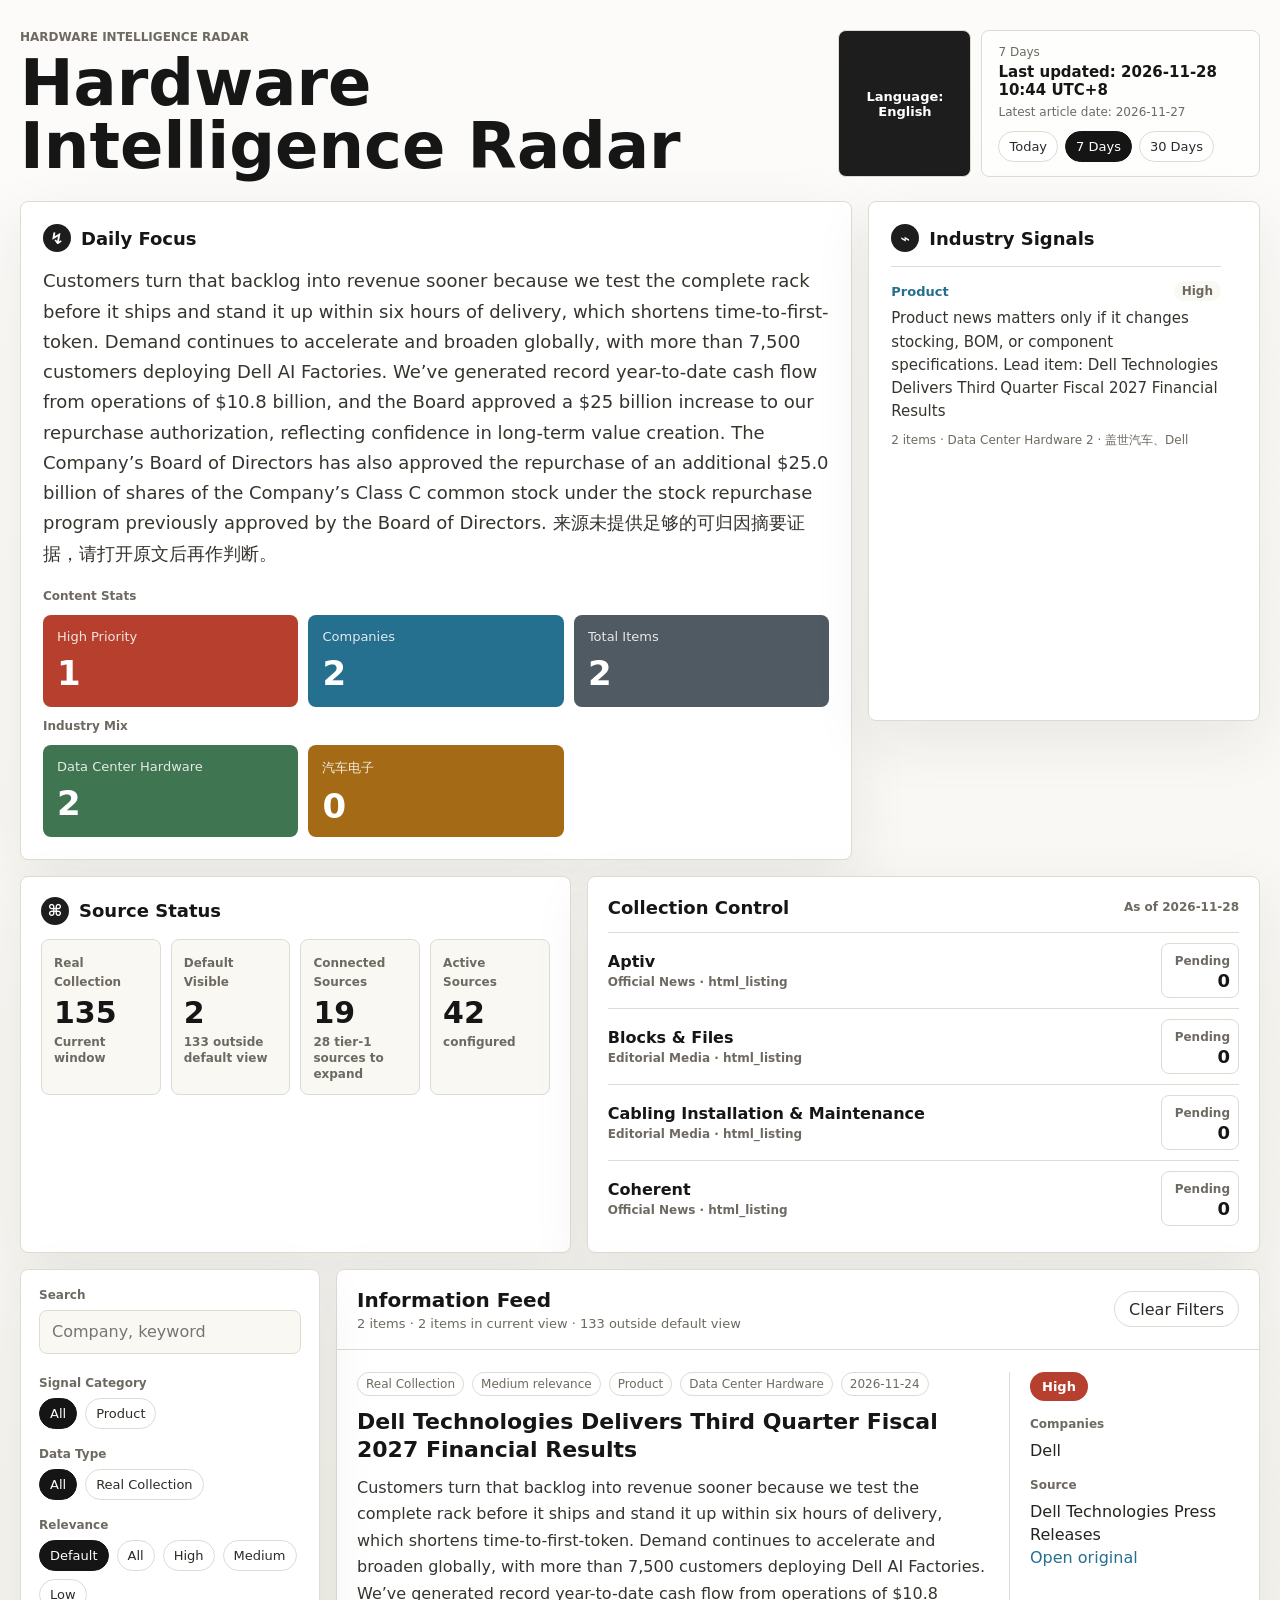
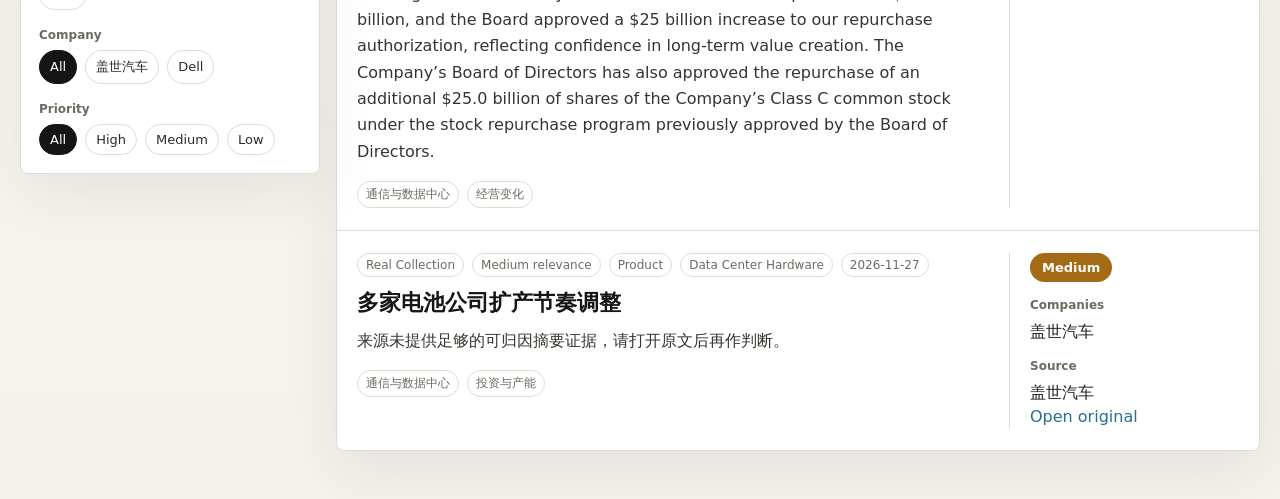
==== commit d21403ac: "Update reviewed news data" ====
--- a/site/index.html
+++ b/site/index.html
@@ -4,7 +4,7 @@
     <meta charset="UTF-8" />
     <meta name="viewport" content="width=device-width, initial-scale=1.0" />
     <title>Hardware Intelligence Radar</title>
-    <link rel="stylesheet" href="./styles.css?v=20261128-1046" />
+    <link rel="stylesheet" href="./styles.css?v=20261128-1047" />
   </head>
   <body>
     <main class="shell">
@@ -106,11 +106,11 @@
       </section>
     </main>
 
-    <script src="./taxonomy.js?v=20261128-1046"></script>
-    <script src="./sources.js?v=20261128-1046"></script>
-    <script src="./articles.js?v=20261128-1046"></script>
-    <script src="./real-data.js?v=20261128-1046"></script>
-    <script src="./data.js?v=20261128-1046"></script>
-    <script src="./app.js?v=20261128-1046"></script>
+    <script src="./taxonomy.js?v=20261128-1047"></script>
+    <script src="./sources.js?v=20261128-1047"></script>
+    <script src="./articles.js?v=20261128-1047"></script>
+    <script src="./real-data.js?v=20261128-1047"></script>
+    <script src="./data.js?v=20261128-1047"></script>
+    <script src="./app.js?v=20261128-1047"></script>
   </body>
 </html>
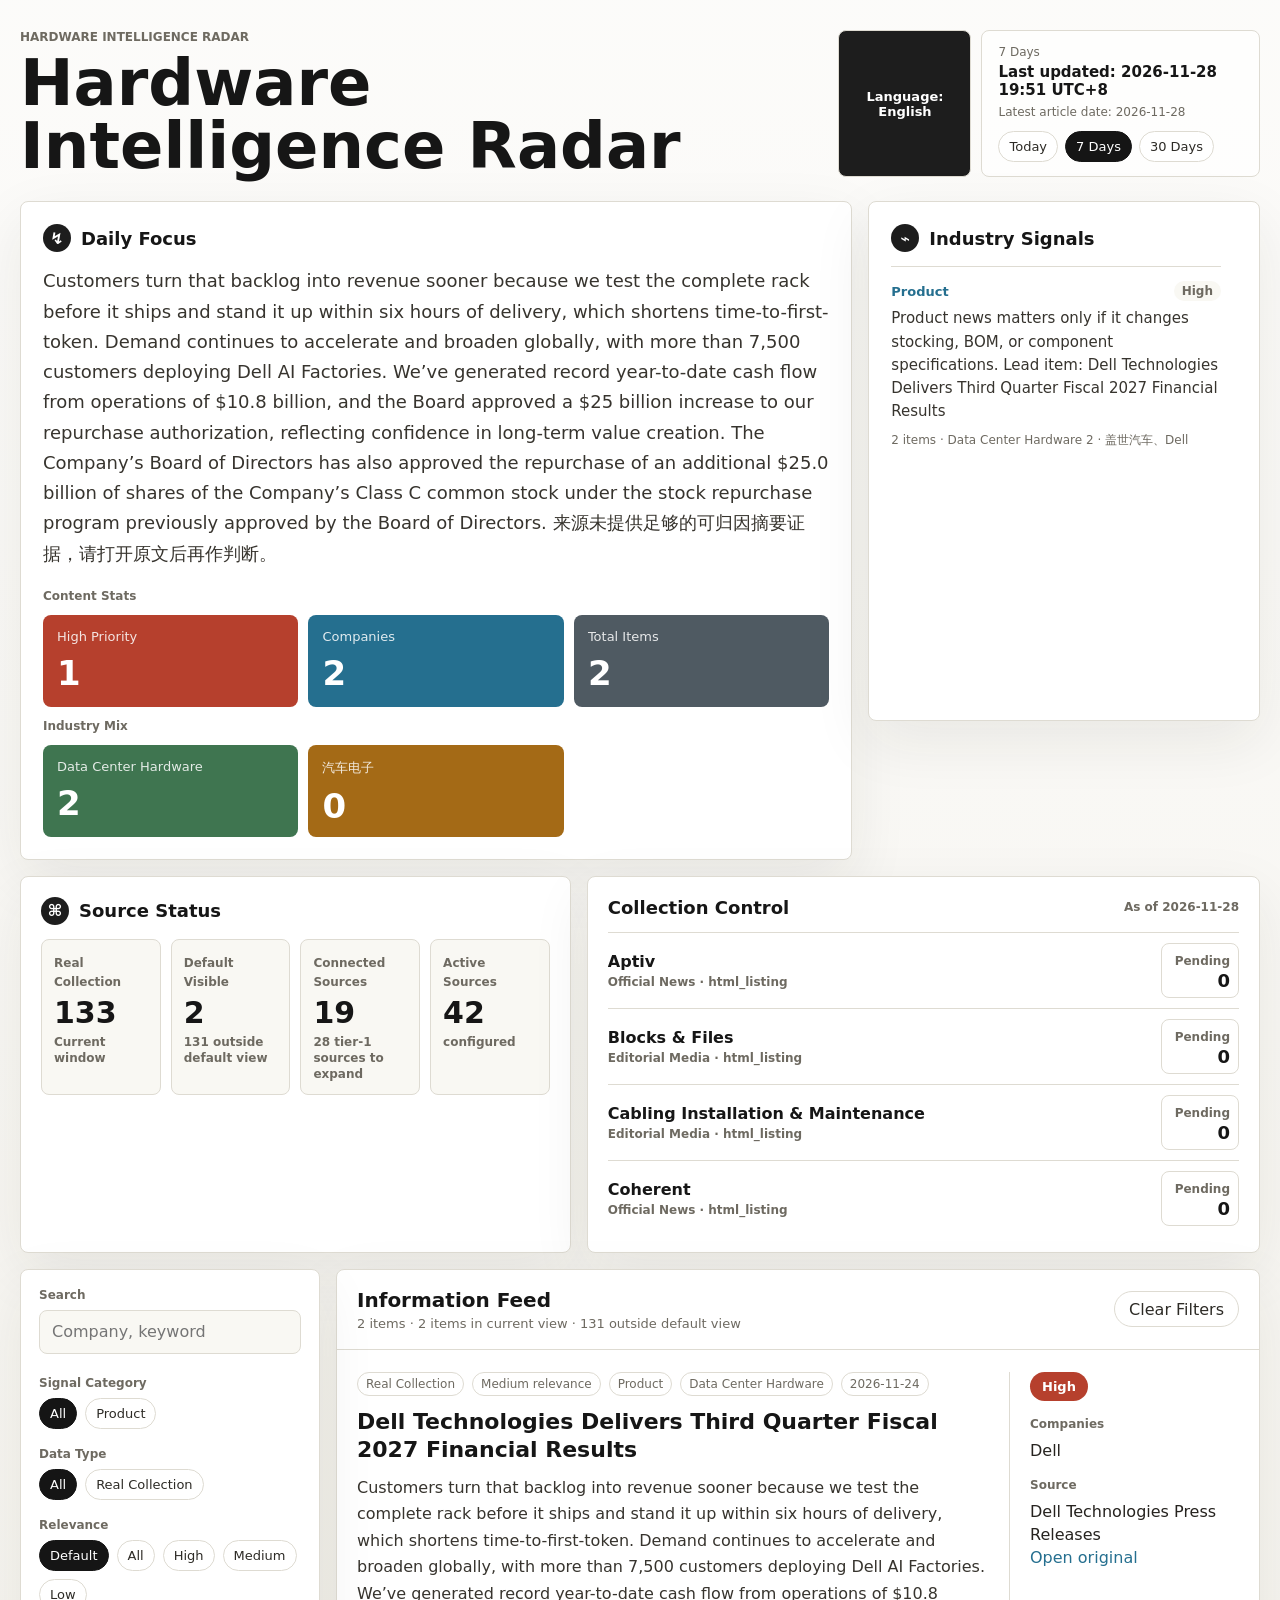
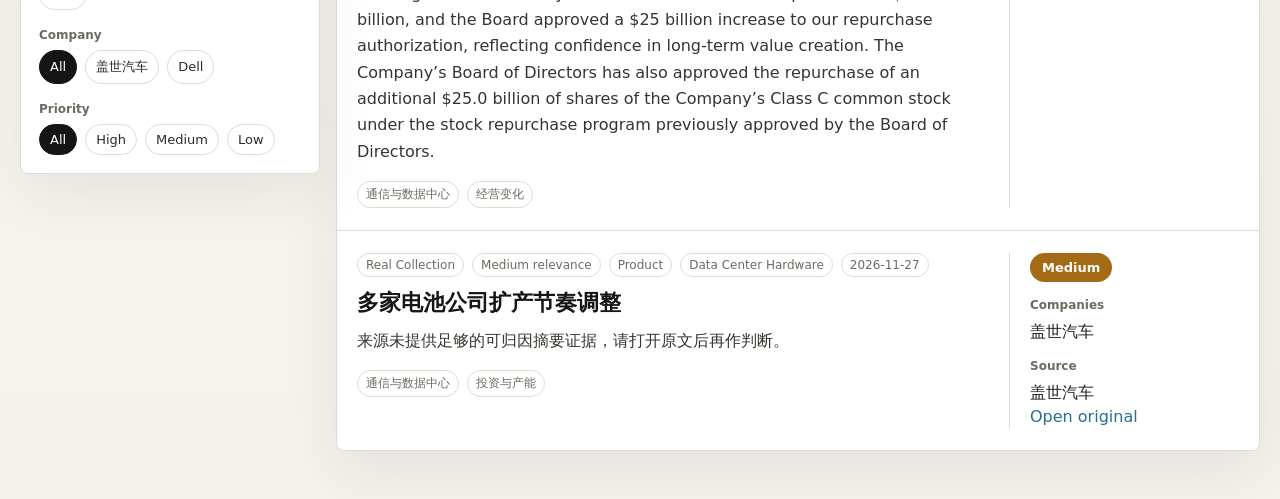
==== commit d1eae85f: "Update reviewed news data" ====
--- a/site/index.html
+++ b/site/index.html
@@ -4,7 +4,7 @@
     <meta charset="UTF-8" />
     <meta name="viewport" content="width=device-width, initial-scale=1.0" />
     <title>Hardware Intelligence Radar</title>
-    <link rel="stylesheet" href="./styles.css?v=20261128-1047" />
+    <link rel="stylesheet" href="./styles.css?v=20261128-1048" />
   </head>
   <body>
     <main class="shell">
@@ -106,11 +106,11 @@
       </section>
     </main>
 
-    <script src="./taxonomy.js?v=20261128-1047"></script>
-    <script src="./sources.js?v=20261128-1047"></script>
-    <script src="./articles.js?v=20261128-1047"></script>
-    <script src="./real-data.js?v=20261128-1047"></script>
-    <script src="./data.js?v=20261128-1047"></script>
-    <script src="./app.js?v=20261128-1047"></script>
+    <script src="./taxonomy.js?v=20261128-1048"></script>
+    <script src="./sources.js?v=20261128-1048"></script>
+    <script src="./articles.js?v=20261128-1048"></script>
+    <script src="./real-data.js?v=20261128-1048"></script>
+    <script src="./data.js?v=20261128-1048"></script>
+    <script src="./app.js?v=20261128-1048"></script>
   </body>
 </html>
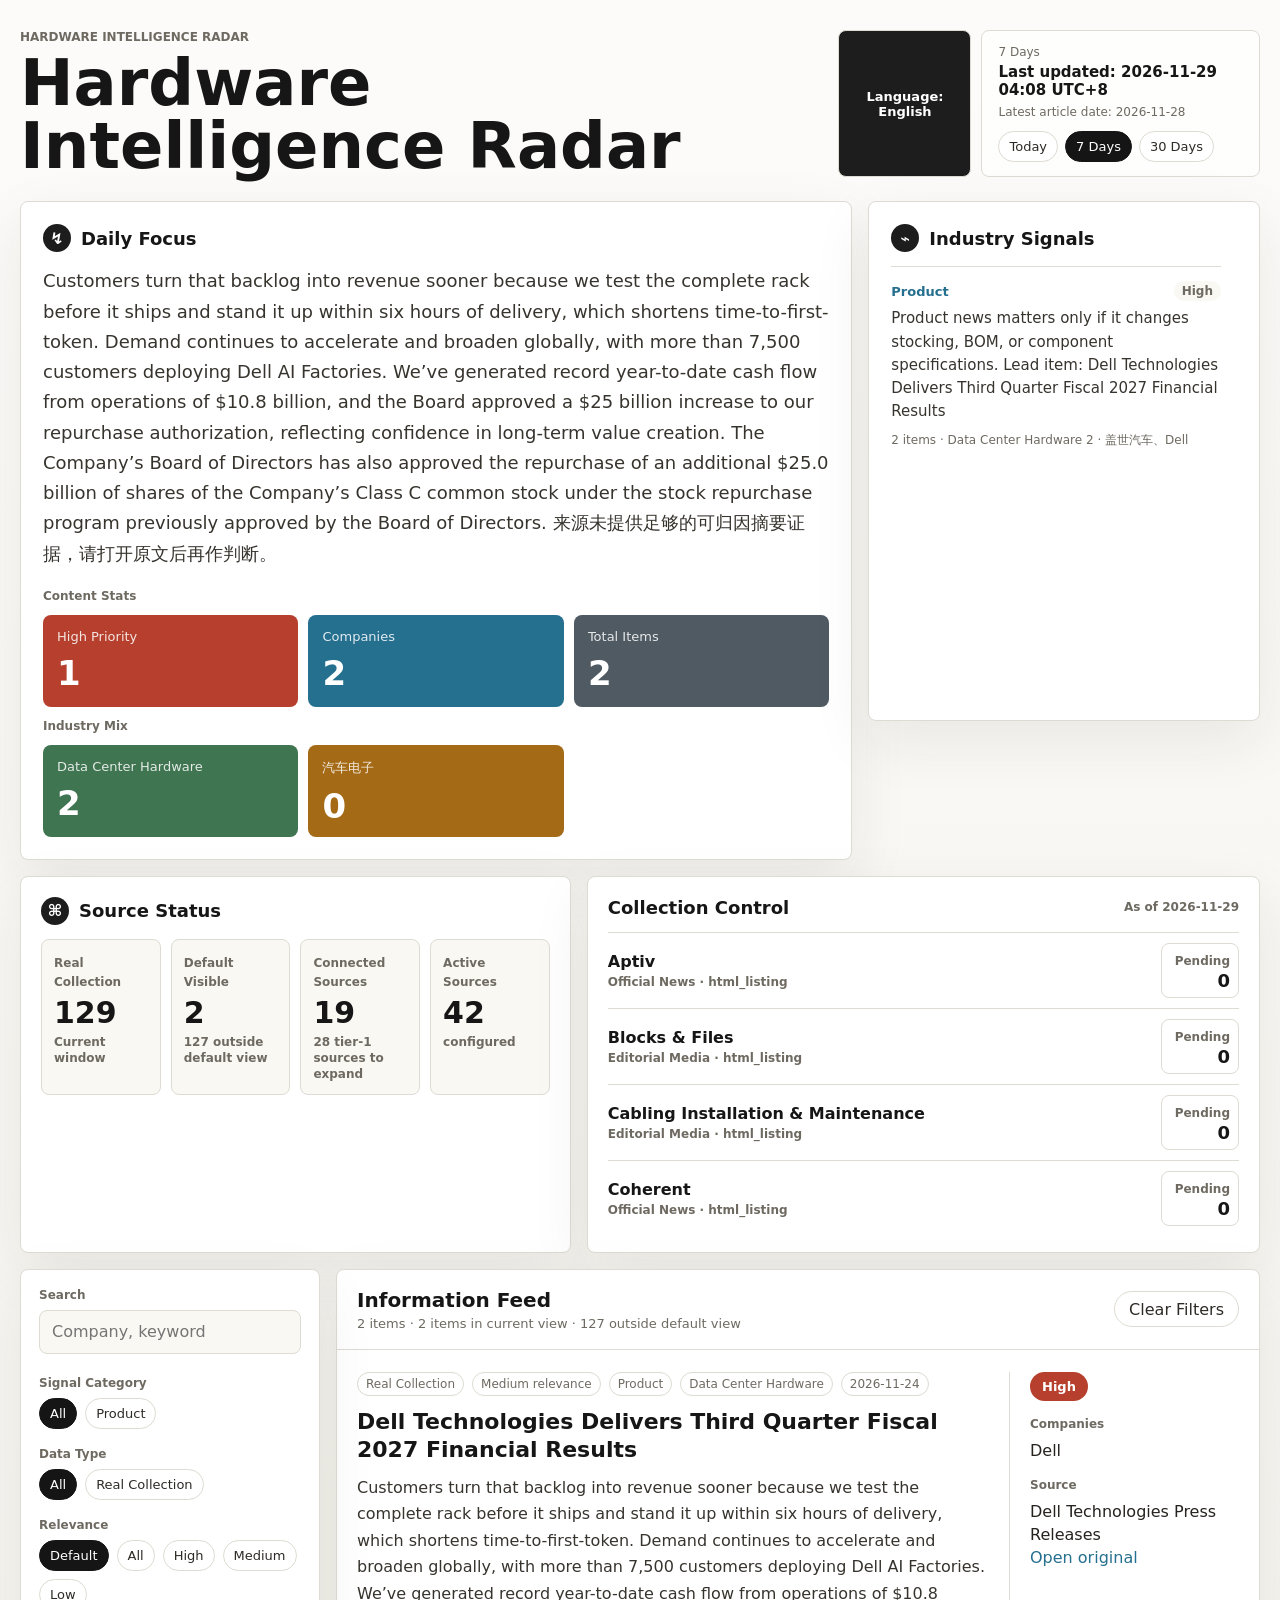
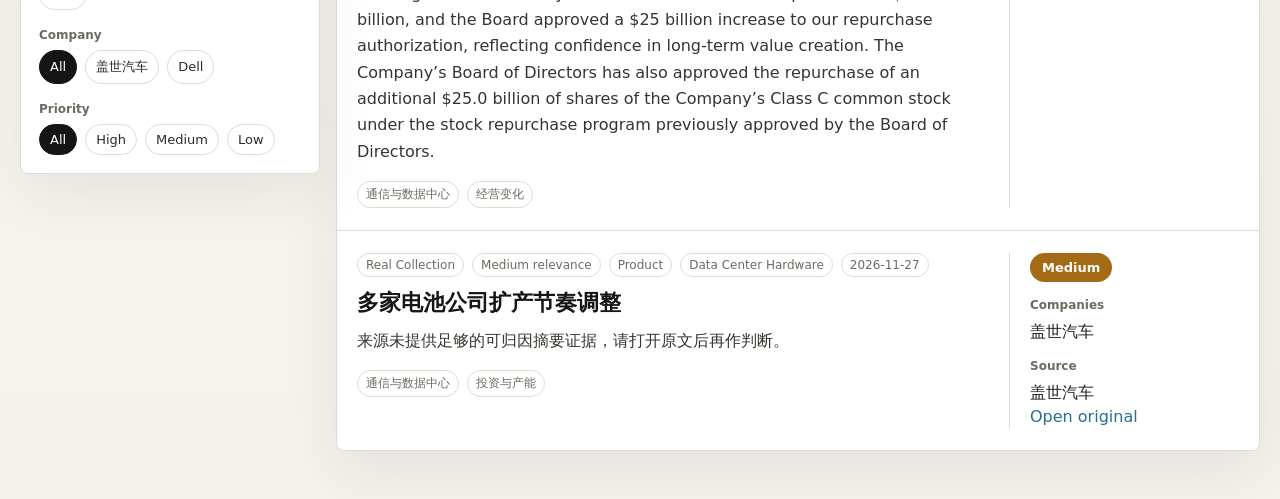
==== commit e844c764: "Update reviewed news data" ====
--- a/site/index.html
+++ b/site/index.html
@@ -4,7 +4,7 @@
     <meta charset="UTF-8" />
     <meta name="viewport" content="width=device-width, initial-scale=1.0" />
     <title>Hardware Intelligence Radar</title>
-    <link rel="stylesheet" href="./styles.css?v=20261128-1048" />
+    <link rel="stylesheet" href="./styles.css?v=20261129-1049" />
   </head>
   <body>
     <main class="shell">
@@ -106,11 +106,11 @@
       </section>
     </main>
 
-    <script src="./taxonomy.js?v=20261128-1048"></script>
-    <script src="./sources.js?v=20261128-1048"></script>
-    <script src="./articles.js?v=20261128-1048"></script>
-    <script src="./real-data.js?v=20261128-1048"></script>
-    <script src="./data.js?v=20261128-1048"></script>
-    <script src="./app.js?v=20261128-1048"></script>
+    <script src="./taxonomy.js?v=20261129-1049"></script>
+    <script src="./sources.js?v=20261129-1049"></script>
+    <script src="./articles.js?v=20261129-1049"></script>
+    <script src="./real-data.js?v=20261129-1049"></script>
+    <script src="./data.js?v=20261129-1049"></script>
+    <script src="./app.js?v=20261129-1049"></script>
   </body>
 </html>
